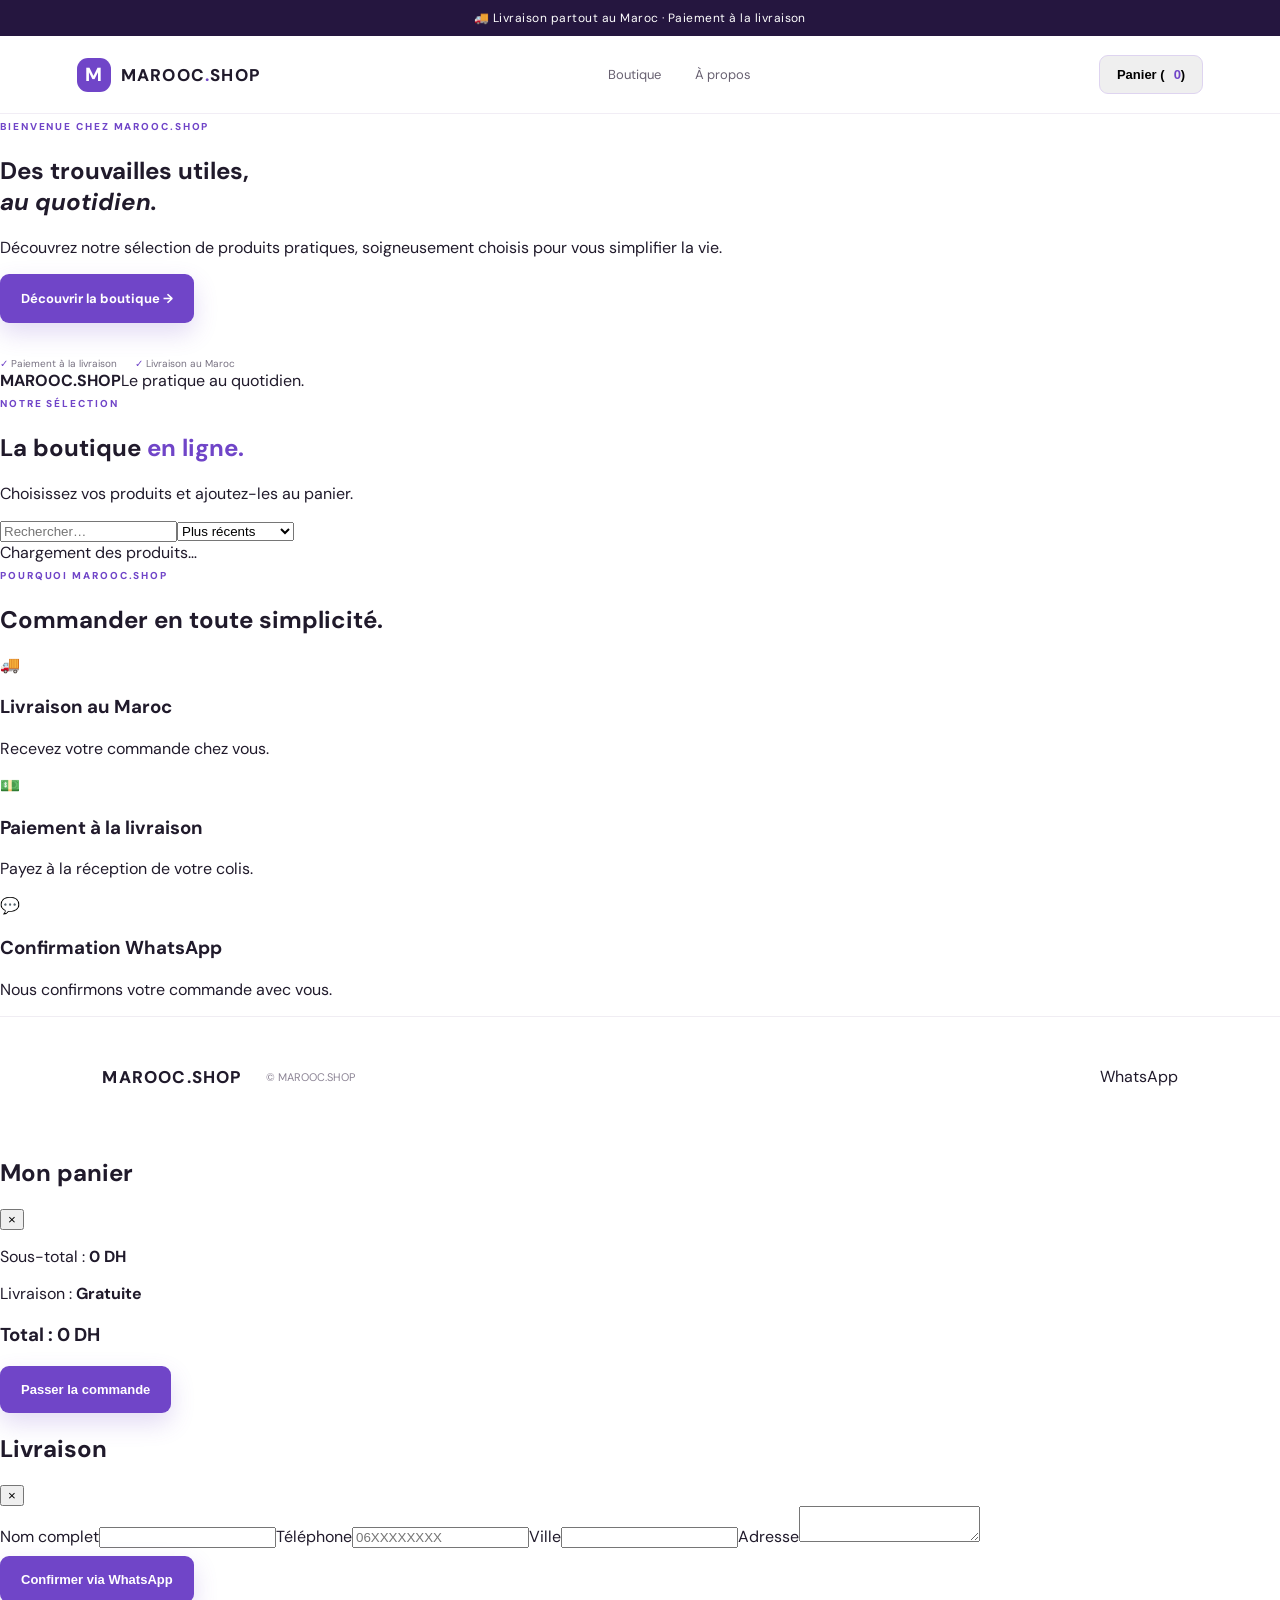
==== index.html @ c4ca9f6c "Transform landing page into multi-product online store" ====
<!doctype html><html lang="fr"><head><meta charset="UTF-8"><meta name="viewport" content="width=device-width,initial-scale=1"><title>MAROOC.SHOP — Boutique en ligne</title><link rel="preconnect" href="https://fonts.googleapis.com"><link href="https://fonts.googleapis.com/css2?family=DM+Sans:wght@400;500;600;700;800&display=swap" rel="stylesheet"><link rel="stylesheet" href="styles.css"></head><body><div class="announcement">🚚 Livraison partout au Maroc · Paiement à la livraison</div><header class="site-header"><a class="brand" href="#"><span class="brand-mark">M</span><span>MAROOC<span class="brand-dot">.</span>SHOP</span></a><nav><a href="#catalogue">Boutique</a><a href="#about">À propos</a></nav><button class="header-cta" id="cartOpen">Panier (<span id="cartCount">0</span>)</button></header><main><section class="shop-hero"><div class="hero-copy"><span class="eyebrow">BIENVENUE CHEZ MAROOC.SHOP</span><h1>Des trouvailles utiles,<br><em>au quotidien.</em></h1><p>Découvrez notre sélection de produits pratiques, soigneusement choisis pour vous simplifier la vie.</p><a class="btn btn-primary" href="#catalogue">Découvrir la boutique →</a><div class="trust-row"><span>✓ Paiement à la livraison</span><span>✓ Livraison au Maroc</span></div></div><div class="hero-art"><div class="hero-orb"></div><div class="hero-note"><b>MAROOC.SHOP</b><span>Le pratique au quotidien.</span></div></div></section><section id="catalogue" class="catalogue"><div class="catalogue-heading"><div><span class="section-kicker">NOTRE SÉLECTION</span><h2>La boutique <em>en ligne.</em></h2><p>Choisissez vos produits et ajoutez-les au panier.</p></div><div class="catalogue-tools"><input id="productSearch" placeholder="Rechercher…"><select id="sortProducts"><option value="newest">Plus récents</option><option value="price-asc">Prix croissant</option><option value="price-desc">Prix décroissant</option></select></div></div><div id="productGrid" class="product-grid">Chargement des produits…</div></section><section id="about" class="why-us"><span class="section-kicker">POURQUOI MAROOC.SHOP</span><h2>Commander en toute simplicité.</h2><div class="why-grid"><article><span>🚚</span><h3>Livraison au Maroc</h3><p>Recevez votre commande chez vous.</p></article><article><span>💵</span><h3>Paiement à la livraison</h3><p>Payez à la réception de votre colis.</p></article><article><span>💬</span><h3>Confirmation WhatsApp</h3><p>Nous confirmons votre commande avec vous.</p></article></div></section></main><footer><a class="brand" href="#">MAROOC.SHOP</a><p>© <span id="year"></span> MAROOC.SHOP</p><a id="contactWhatsApp" href="https://wa.me/212656219486">WhatsApp</a></footer><div id="cartDrawer" class="drawer-backdrop hidden"><aside class="cart-drawer"><div class="drawer-head"><h2>Mon panier</h2><button id="cartClose">×</button></div><div id="cartItems"></div><p>Sous-total : <b id="cartSubtotal">0 DH</b></p><p>Livraison : <b id="cartDelivery">Gratuite</b></p><h3>Total : <span id="cartTotal">0 DH</span></h3><button id="checkoutStart" class="btn btn-primary">Passer la commande</button></aside></div><div id="checkoutModal" class="modal-backdrop hidden"><section class="checkout-modal"><div class="drawer-head"><h2>Livraison</h2><button id="checkoutClose">×</button></div><form id="checkoutForm"><label>Nom complet<input name="name" required minlength="3"></label><label>Téléphone<input name="phone" required placeholder="06XXXXXXXX"></label><label>Ville<input name="city" required></label><label>Adresse<textarea name="address" required></textarea></label><p id="checkoutError" class="form-error"></p><button id="submitOrder" class="btn btn-primary">Confirmer via WhatsApp</button></form></section></div><script src="supabase-config.js"></script><script type="module" src="script.js"></script></body></html>
---- styles.css ----
:root{--purple:#7045c8;--deep:#43218e;--ink:#201a2b;--muted:#777181;--lav:#f2edff;--line:#e9e4f0;--white:#fff}*{box-sizing:border-box}html{scroll-behavior:smooth}body{margin:0;color:var(--ink);font-family:"DM Sans","Tajawal",sans-serif;background:#fff}a{color:inherit;text-decoration:none}.announcement{background:#25163f;color:#fff;text-align:center;padding:10px 16px;font-size:12px;letter-spacing:.04em}.site-header{height:78px;padding:0 max(6vw,24px);display:flex;align-items:center;justify-content:space-between;border-bottom:1px solid #f1edf5;background:#fff}.brand{display:flex;align-items:center;gap:10px;font-weight:800;letter-spacing:.07em;font-size:17px}.brand-mark{width:34px;height:34px;border-radius:11px;background:var(--purple);color:white;display:grid;place-items:center;font-size:19px}.brand-dot{color:var(--purple)}nav{display:flex;gap:34px;color:#686171;font-size:13px}nav a:hover,.text-link:hover{color:var(--purple)}.header-cta{border:1px solid #ded4f0;padding:11px 17px;border-radius:9px;font-size:13px;font-weight:700}.header-cta span{color:var(--purple);margin-left:9px}.hero{padding:72px max(8vw,24px) 82px;display:grid;grid-template-columns:1fr 1fr;gap:40px;align-items:center;min-height:620px;background:radial-gradient(ellipse at 80% 48%,#f2ebff 0,rgba(248,245,255,.4) 35%,#fff 68%)}.eyebrow,.section-kicker{font-size:10px;letter-spacing:.19em;font-weight:800;color:var(--purple)}.pulse{display:inline-block;width:7px;height:7px;border-radius:50%;background:#8b63df;margin-right:8px;box-shadow:0 0 0 4px #eee7ff}.hero h1{font-size:clamp(48px,6vw,76px);line-height:1.02;letter-spacing:-.06em;margin:23px 0 19px;font-weight:800}.hero h1 em,h2 em{font-style:normal;color:var(--purple)}.hero-lead{max-width:490px;color:var(--muted);font-size:16px;line-height:1.8}.hero-lead strong{color:#33264b}.price-line{display:flex;align-items:center;gap:13px;margin:26px 0}.price{font-size:34px;font-weight:800;letter-spacing:-.04em}.old-price{font-size:14px;color:#a7a1ad;text-decoration:line-through}.deal{font-size:9px;font-weight:800;color:#6941bd;background:#eee7ff;padding:7px 9px;border-radius:5px;letter-spacing:.08em}.hero-actions{display:flex;align-items:center;gap:22px}.btn{display:inline-flex;justify-content:center;align-items:center;gap:22px;padding:16px 21px;border-radius:9px;font-size:13px;font-weight:700;border:0;cursor:pointer;transition:.2s}.btn:hover{transform:translateY(-2px);filter:brightness(1.06)}.btn-primary{background:var(--purple);color:#fff;box-shadow:0 10px 24px #7045c833}.btn span{font-size:18px}.text-link{font-size:12px;font-weight:700}.trust-row{display:flex;flex-wrap:wrap;gap:18px;margin-top:34px;color:#777181;font-size:10px}.trust-row span:first-letter{color:var(--purple)}.product-stage{min-height:440px;position:relative;display:grid;place-items:center}.stage-glow{position:absolute;width:min(400px,85%);aspect-ratio:1;border-radius:50%;background:radial-gradient(circle,#e6d9ff 0,#f5f0ff 53%,transparent 70%)}.stage-tag{position:absolute;right:3%;top:7%;font-size:10px;line-height:1.5;letter-spacing:.16em;font-weight:800;color:#8b6acb;text-align:right}.machine{position:relative;width:235px;height:365px;z-index:1;filter:drop-shadow(0 24px 22px #49317b2a);display:flex;flex-direction:column;align-items:center}.machine-lid{width:190px;height:24px;border-radius:50% 50% 10px 10px;background:linear-gradient(90deg,#9a7be1,#d6c7f5 48%,#8d6ad4);border:3px solid #7954c8;z-index:2}.machine-glass{height:178px;width:174px;border:7px solid #b7a1e6;border-top:0;border-radius:0 0 42% 42%/0 0 17% 17%;background:linear-gradient(100deg,#ffffffaa,#d8eaff88 50%,#fff9);position:relative;overflow:hidden;box-shadow:inset 0 0 18px #7251b42b}.water-line{position:absolute;bottom:10px;height:42px;background:linear-gradient(#a8d8f766,#8dc8f777);width:100%;border-radius:50% 50% 0 0}.cloth{position:absolute;border-radius:45%;background:#f8f6ff;opacity:.9}.cloth-one{width:65px;height:28px;bottom:33px;left:22px;transform:rotate(25deg)}.cloth-two{width:54px;height:22px;bottom:54px;right:20px;transform:rotate(-28deg);background:#d6c8f1}.cloth-three{width:50px;height:23px;bottom:20px;right:48px;transform:rotate(9deg)}.machine-neck{width:185px;height:15px;background:linear-gradient(90deg,#8c69d3,#c7b5ee,#7952c3);border-radius:4px}.machine-base{width:225px;height:132px;background:linear-gradient(105deg,#633bb6,#9470df 47%,#5630a7);border-radius:17px 17px 27px 27px;position:relative;box-shadow:inset 0 5px 10px #ffffff2b}.display{position:absolute;top:20px;left:50%;transform:translateX(-50%);width:68px;height:30px;border-radius:5px;background:#302849;color:#b8f3e3;display:grid;place-items:center;font-family:monospace;font-size:19px;letter-spacing:4px;box-shadow:inset 0 0 7px #000}.controls{position:absolute;top:65px;left:0;right:0;display:flex;justify-content:center;gap:25px}.controls i{width:23px;height:23px;border-radius:50%;background:linear-gradient(135deg,#eee8ff,#a98de5);border:3px solid #55349f;box-shadow:0 2px 4px #32156c66}.brand-mini{position:absolute;bottom:14px;left:0;right:0;text-align:center;font-size:7px;letter-spacing:.2em;color:#e7dcff}.stage-caption{position:absolute;bottom:1%;left:50%;transform:translateX(-50%);font-size:10px;color:#827991;white-space:nowrap}.caption-dot{display:inline-block;width:6px;height:6px;background:#7c55cb;border-radius:50%;margin-right:7px}.benefits{padding:90px max(9vw,24px);text-align:center;background:#fbfaff}.benefits h2,.details h2,.order-intro h2{font-size:clamp(34px,4vw,48px);letter-spacing:-.05em;line-height:1.12;margin:15px 0 42px}.benefit-grid{display:grid;grid-template-columns:repeat(3,1fr);gap:18px;text-align:left}.benefit{background:#fff;border:1px solid #eee9f5;padding:28px;border-radius:14px}.benefit-icon{width:43px;height:43px;border-radius:12px;background:#f0eaff;color:var(--purple);display:grid;place-items:center;font-size:22px}.benefit h3{font-size:16px;margin:20px 0 8px}.benefit p{font-size:12px;line-height:1.8;color:var(--muted);margin:0}.details{padding:100px max(10vw,24px);display:grid;grid-template-columns:1fr 1fr;gap:9vw;align-items:center}.details-visual{min-height:360px;position:relative;display:grid;place-items:center;background:linear-gradient(140deg,#f1ebff,#faf8ff);border-radius:22px;overflow:hidden}.detail-orbit{position:absolute;border:1px solid #d8c9f5;border-radius:50%;width:310px;height:310px}.orbit-b{width:230px;height:230px;border-style:dashed}.detail-card{position:relative;width:190px;height:230px;border-radius:17px;background:linear-gradient(145deg,#7d56cf,#43218e);color:#fff;padding:25px;box-shadow:0 25px 45px #4d2b8c40;display:flex;flex-direction:column;justify-content:space-between}.detail-card span{font-size:9px;letter-spacing:.2em}.detail-card strong{font-size:30px;line-height:1;letter-spacing:-.04em}.detail-card small{font-size:9px;color:#e0d4ff}.details h2{margin:14px 0 18px}.details-copy>p{font-size:13px;line-height:1.9;color:var(--muted);max-width:460px}.details-copy ul{list-style:none;padding:0;margin:25px 0 28px;display:grid;gap:13px;font-size:12px}.details-copy li span{color:var(--purple);font-weight:800;margin-right:10px}.btn-dark{background:#25163f;color:#fff}.offer-strip{margin:0 max(6vw,20px) 90px;background:linear-gradient(105deg,#4a278f,#7950c8);border-radius:18px;padding:34px 5%;display:flex;align-items:center;justify-content:space-between;gap:20px;color:#fff}.offer-strip .section-kicker{color:#d9caff}.offer-strip h2{font-size:24px;margin:9px 0 0;letter-spacing:-.03em}.offer-price{display:flex;flex-direction:column;gap:5px}.offer-price strong{font-size:31px}.offer-price span{font-size:10px;color:#e0d6f6}.btn-light{background:#fff;color:#4b2a8e;white-space:nowrap}.order-section{padding:90px max(9vw,24px);background:#faf9fc;display:grid;grid-template-columns:.85fr 1.15fr;gap:8vw;align-items:start}.order-intro h2{margin:15px 0 20px}.order-intro>p{font-size:13px;line-height:1.9;color:var(--muted);max-width:390px}.order-perks{display:grid;gap:14px;margin-top:35px;font-size:11px;color:#6e6678}.order-form{background:#fff;padding:34px;border:1px solid #eee9f5;border-radius:16px;box-shadow:0 18px 45px #3c28600b}.form-heading{display:flex;justify-content:space-between;align-items:center;margin-bottom:25px}.form-heading h3{margin:8px 0 0;font-size:19px}.form-step{font-size:10px;color:#aaa1b5}.order-form label{display:grid;gap:8px;margin-bottom:17px;font-size:11px;font-weight:700;color:#51495d}.order-form input,.order-form textarea{width:100%;border:1px solid #e7e1ed;border-radius:8px;padding:13px 14px;font:400 12px "DM Sans",sans-serif;outline:none;resize:vertical;background:#fff}.order-form input:focus,.order-form textarea:focus{border-color:#9b7bdb;box-shadow:0 0 0 3px #f1ebff}.form-row{display:grid;grid-template-columns:1fr 1fr;gap:14px}.quantity-row{display:flex;align-items:center;justify-content:space-between;padding:17px 0;border-top:1px solid var(--line);border-bottom:1px solid var(--line)}.quantity-row>div:first-child{display:grid;gap:5px;font-size:12px}.quantity-row small{font-size:10px;color:#91899b}.quantity-control{display:flex;align-items:center;gap:13px}.quantity-control button{width:28px;height:28px;border:1px solid #e5ddef;background:#faf8ff;color:var(--purple);border-radius:7px;font-size:17px;cursor:pointer}.quantity-control output{font-size:13px;font-weight:800;min-width:12px;text-align:center}.total-row,.total-final{display:flex;justify-content:space-between;padding:11px 0;font-size:11px;color:#777181}.total-row strong{color:#31283e}.delivery-row strong{color:#38835d;font-size:10px}.total-final{border-top:1px solid var(--line);margin-top:5px;padding:17px 0;color:#292036;font-size:13px;font-weight:700}.total-final strong{font-size:23px;color:var(--purple)}.submit-btn{width:100%;margin-top:10px}.form-note{text-align:center;font-size:9px;line-height:1.6;color:#938b9d;margin:13px 0 0}.form-error{color:#bf2e45;font-size:11px;margin:8px 0 0}footer{padding:42px max(8vw,24px);display:flex;align-items:center;gap:25px;flex-wrap:wrap;border-top:1px solid #f0edf3}footer p{font-size:11px;color:#8c8495;margin-right:auto}footer>div{display:flex;gap:20px;font-size:11px;color:#6e6678}footer>small{width:100%;font-size:9px;color:#aaa2b0}.footer-brand{font-size:13px}.footer-brand .brand-mark{width:28px;height:28px;font-size:15px}.floating-wa{position:fixed;right:22px;bottom:22px;width:52px;height:52px;border-radius:50%;background:#20bd68;color:white;display:grid;place-items:center;font-size:25px;box-shadow:0 8px 24px #159e5144;z-index:5}@media(max-width:800px){.site-header{height:66px}nav{display:none}.hero{grid-template-columns:1fr;padding-top:55px;gap:10px}.hero-copy{text-align:center}.hero-lead{margin-left:auto;margin-right:auto}.price-line,.hero-actions,.trust-row{justify-content:center}.product-stage{min-height:390px}.benefits{padding-top:65px;padding-bottom:65px}.benefit-grid{grid-template-columns:1fr}.details{grid-template-columns:1fr;padding-top:65px;padding-bottom:65px;gap:40px}.details-visual{min-height:320px}.offer-strip{flex-wrap:wrap;margin-bottom:60px}.offer-strip>div:first-child{width:100%}.order-section{grid-template-columns:1fr;padding-top:65px;padding-bottom:65px;gap:35px}.order-intro h2 br{display:none}}@media(max-width:480px){.announcement{font-size:10px}.site-header{padding:0 18px}.brand{font-size:14px}.header-cta{padding:9px 11px;font-size:11px}.hero{padding:48px 20px 55px}.hero h1{font-size:49px}.hero-actions{flex-direction:column;gap:15px}.trust-row{gap:10px;font-size:9px}.product-stage{min-height:370px}.machine{transform:scale(.9)}.benefits h2,.details h2,.order-intro h2{font-size:36px}.details{padding-left:20px;padding-right:20px}.offer-strip{padding:28px 22px}.offer-strip h2{font-size:20px}.offer-price strong{font-size:27px}.order-section{padding-left:18px;padding-right:18px}.order-form{padding:22px 17px}.form-row{grid-template-columns:1fr;gap:0}footer{gap:14px}footer p{width:100%;margin:0}footer>div{width:100%;justify-content:space-between}.floating-wa{right:15px;bottom:15px}}
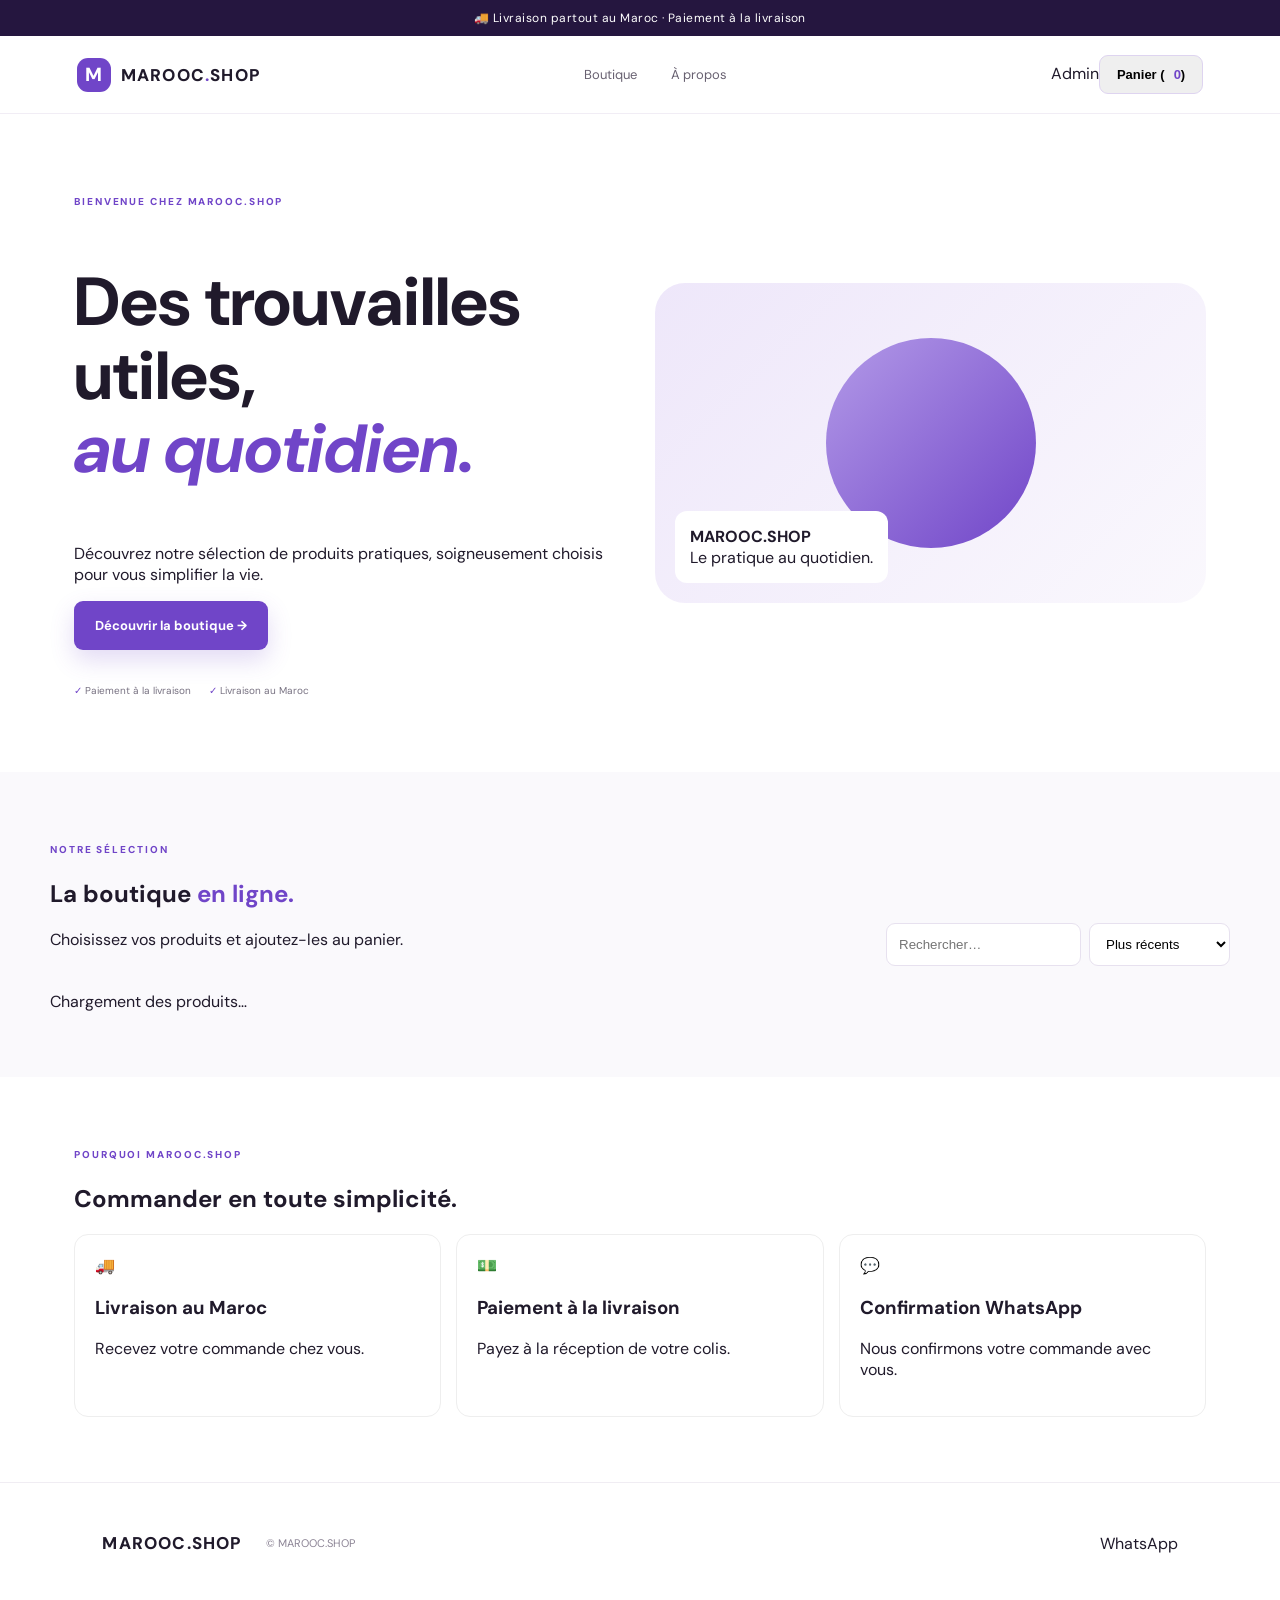
==== commit 92bee708: "Add discreet admin access in storefront header" ====
--- a/index.html
+++ b/index.html
@@ -1 +1 @@
-<!doctype html><html lang="fr"><head><meta charset="UTF-8"><meta name="viewport" content="width=device-width,initial-scale=1"><title>MAROOC.SHOP — Boutique en ligne</title><link rel="preconnect" href="https://fonts.googleapis.com"><link href="https://fonts.googleapis.com/css2?family=DM+Sans:wght@400;500;600;700;800&display=swap" rel="stylesheet"><link rel="stylesheet" href="styles.css"></head><body><div class="announcement">🚚 Livraison partout au Maroc · Paiement à la livraison</div><header class="site-header"><a class="brand" href="#"><span class="brand-mark">M</span><span>MAROOC<span class="brand-dot">.</span>SHOP</span></a><nav><a href="#catalogue">Boutique</a><a href="#about">À propos</a></nav><button class="header-cta" id="cartOpen">Panier (<span id="cartCount">0</span>)</button></header><main><section class="shop-hero"><div class="hero-copy"><span class="eyebrow">BIENVENUE CHEZ MAROOC.SHOP</span><h1>Des trouvailles utiles,<br><em>au quotidien.</em></h1><p>Découvrez notre sélection de produits pratiques, soigneusement choisis pour vous simplifier la vie.</p><a class="btn btn-primary" href="#catalogue">Découvrir la boutique →</a><div class="trust-row"><span>✓ Paiement à la livraison</span><span>✓ Livraison au Maroc</span></div></div><div class="hero-art"><div class="hero-orb"></div><div class="hero-note"><b>MAROOC.SHOP</b><span>Le pratique au quotidien.</span></div></div></section><section id="catalogue" class="catalogue"><div class="catalogue-heading"><div><span class="section-kicker">NOTRE SÉLECTION</span><h2>La boutique <em>en ligne.</em></h2><p>Choisissez vos produits et ajoutez-les au panier.</p></div><div class="catalogue-tools"><input id="productSearch" placeholder="Rechercher…"><select id="sortProducts"><option value="newest">Plus récents</option><option value="price-asc">Prix croissant</option><option value="price-desc">Prix décroissant</option></select></div></div><div id="productGrid" class="product-grid">Chargement des produits…</div></section><section id="about" class="why-us"><span class="section-kicker">POURQUOI MAROOC.SHOP</span><h2>Commander en toute simplicité.</h2><div class="why-grid"><article><span>🚚</span><h3>Livraison au Maroc</h3><p>Recevez votre commande chez vous.</p></article><article><span>💵</span><h3>Paiement à la livraison</h3><p>Payez à la réception de votre colis.</p></article><article><span>💬</span><h3>Confirmation WhatsApp</h3><p>Nous confirmons votre commande avec vous.</p></article></div></section></main><footer><a class="brand" href="#">MAROOC.SHOP</a><p>© <span id="year"></span> MAROOC.SHOP</p><a id="contactWhatsApp" href="https://wa.me/212656219486">WhatsApp</a></footer><div id="cartDrawer" class="drawer-backdrop hidden"><aside class="cart-drawer"><div class="drawer-head"><h2>Mon panier</h2><button id="cartClose">×</button></div><div id="cartItems"></div><p>Sous-total : <b id="cartSubtotal">0 DH</b></p><p>Livraison : <b id="cartDelivery">Gratuite</b></p><h3>Total : <span id="cartTotal">0 DH</span></h3><button id="checkoutStart" class="btn btn-primary">Passer la commande</button></aside></div><div id="checkoutModal" class="modal-backdrop hidden"><section class="checkout-modal"><div class="drawer-head"><h2>Livraison</h2><button id="checkoutClose">×</button></div><form id="checkoutForm"><label>Nom complet<input name="name" required minlength="3"></label><label>Téléphone<input name="phone" required placeholder="06XXXXXXXX"></label><label>Ville<input name="city" required></label><label>Adresse<textarea name="address" required></textarea></label><p id="checkoutError" class="form-error"></p><button id="submitOrder" class="btn btn-primary">Confirmer via WhatsApp</button></form></section></div><script src="supabase-config.js"></script><script type="module" src="script.js"></script></body></html>+<!doctype html><html lang="fr"><head><meta charset="UTF-8"><meta name="viewport" content="width=device-width,initial-scale=1"><title>MAROOC.SHOP — Boutique en ligne</title><link rel="preconnect" href="https://fonts.googleapis.com"><link href="https://fonts.googleapis.com/css2?family=DM+Sans:wght@400;500;600;700;800&display=swap" rel="stylesheet"><link rel="stylesheet" href="styles.css"></head><body><div class="announcement">🚚 Livraison partout au Maroc · Paiement à la livraison</div><header class="site-header"><a class="brand" href="#"><span class="brand-mark">M</span><span>MAROOC<span class="brand-dot">.</span>SHOP</span></a><nav><a href="#catalogue">Boutique</a><a href="#about">À propos</a></nav><div class="header-actions"><a class="admin-entry" href="/admin/" aria-label="Espace administrateur">Admin</a><button class="header-cta" id="cartOpen">Panier (<span id="cartCount">0</span>)</button></div></header><main><section class="shop-hero"><div class="hero-copy"><span class="eyebrow">BIENVENUE CHEZ MAROOC.SHOP</span><h1>Des trouvailles utiles,<br><em>au quotidien.</em></h1><p>Découvrez notre sélection de produits pratiques, soigneusement choisis pour vous simplifier la vie.</p><a class="btn btn-primary" href="#catalogue">Découvrir la boutique →</a><div class="trust-row"><span>✓ Paiement à la livraison</span><span>✓ Livraison au Maroc</span></div></div><div class="hero-art"><div class="hero-orb"></div><div class="hero-note"><b>MAROOC.SHOP</b><span>Le pratique au quotidien.</span></div></div></section><section id="catalogue" class="catalogue"><div class="catalogue-heading"><div><span class="section-kicker">NOTRE SÉLECTION</span><h2>La boutique <em>en ligne.</em></h2><p>Choisissez vos produits et ajoutez-les au panier.</p></div><div class="catalogue-tools"><input id="productSearch" placeholder="Rechercher…"><select id="sortProducts"><option value="newest">Plus récents</option><option value="price-asc">Prix croissant</option><option value="price-desc">Prix décroissant</option></select></div></div><div id="productGrid" class="product-grid">Chargement des produits…</div></section><section id="about" class="why-us"><span class="section-kicker">POURQUOI MAROOC.SHOP</span><h2>Commander en toute simplicité.</h2><div class="why-grid"><article><span>🚚</span><h3>Livraison au Maroc</h3><p>Recevez votre commande chez vous.</p></article><article><span>💵</span><h3>Paiement à la livraison</h3><p>Payez à la réception de votre colis.</p></article><article><span>💬</span><h3>Confirmation WhatsApp</h3><p>Nous confirmons votre commande avec vous.</p></article></div></section></main><footer><a class="brand" href="#">MAROOC.SHOP</a><p>© <span id="year"></span> MAROOC.SHOP</p><a id="contactWhatsApp" href="https://wa.me/212656219486">WhatsApp</a></footer><div id="cartDrawer" class="drawer-backdrop hidden"><aside class="cart-drawer"><div class="drawer-head"><h2>Mon panier</h2><button id="cartClose">×</button></div><div id="cartItems"></div><p>Sous-total : <b id="cartSubtotal">0 DH</b></p><p>Livraison : <b id="cartDelivery">Gratuite</b></p><h3>Total : <span id="cartTotal">0 DH</span></h3><button id="checkoutStart" class="btn btn-primary">Passer la commande</button></aside></div><div id="checkoutModal" class="modal-backdrop hidden"><section class="checkout-modal"><div class="drawer-head"><h2>Livraison</h2><button id="checkoutClose">×</button></div><form id="checkoutForm"><label>Nom complet<input name="name" required minlength="3"></label><label>Téléphone<input name="phone" required placeholder="06XXXXXXXX"></label><label>Ville<input name="city" required></label><label>Adresse<textarea name="address" required></textarea></label><p id="checkoutError" class="form-error"></p><button id="submitOrder" class="btn btn-primary">Confirmer via WhatsApp</button></form></section></div><script src="supabase-config.js"></script><script type="module" src="script.js"></script></body></html>
--- a/styles.css
+++ b/styles.css
@@ -1 +1,2 @@
-:root{--purple:#7045c8;--deep:#43218e;--ink:#201a2b;--muted:#777181;--lav:#f2edff;--line:#e9e4f0;--white:#fff}*{box-sizing:border-box}html{scroll-behavior:smooth}body{margin:0;color:var(--ink);font-family:"DM Sans","Tajawal",sans-serif;background:#fff}a{color:inherit;text-decoration:none}.announcement{background:#25163f;color:#fff;text-align:center;padding:10px 16px;font-size:12px;letter-spacing:.04em}.site-header{height:78px;padding:0 max(6vw,24px);display:flex;align-items:center;justify-content:space-between;border-bottom:1px solid #f1edf5;background:#fff}.brand{display:flex;align-items:center;gap:10px;font-weight:800;letter-spacing:.07em;font-size:17px}.brand-mark{width:34px;height:34px;border-radius:11px;background:var(--purple);color:white;display:grid;place-items:center;font-size:19px}.brand-dot{color:var(--purple)}nav{display:flex;gap:34px;color:#686171;font-size:13px}nav a:hover,.text-link:hover{color:var(--purple)}.header-cta{border:1px solid #ded4f0;padding:11px 17px;border-radius:9px;font-size:13px;font-weight:700}.header-cta span{color:var(--purple);margin-left:9px}.hero{padding:72px max(8vw,24px) 82px;display:grid;grid-template-columns:1fr 1fr;gap:40px;align-items:center;min-height:620px;background:radial-gradient(ellipse at 80% 48%,#f2ebff 0,rgba(248,245,255,.4) 35%,#fff 68%)}.eyebrow,.section-kicker{font-size:10px;letter-spacing:.19em;font-weight:800;color:var(--purple)}.pulse{display:inline-block;width:7px;height:7px;border-radius:50%;background:#8b63df;margin-right:8px;box-shadow:0 0 0 4px #eee7ff}.hero h1{font-size:clamp(48px,6vw,76px);line-height:1.02;letter-spacing:-.06em;margin:23px 0 19px;font-weight:800}.hero h1 em,h2 em{font-style:normal;color:var(--purple)}.hero-lead{max-width:490px;color:var(--muted);font-size:16px;line-height:1.8}.hero-lead strong{color:#33264b}.price-line{display:flex;align-items:center;gap:13px;margin:26px 0}.price{font-size:34px;font-weight:800;letter-spacing:-.04em}.old-price{font-size:14px;color:#a7a1ad;text-decoration:line-through}.deal{font-size:9px;font-weight:800;color:#6941bd;background:#eee7ff;padding:7px 9px;border-radius:5px;letter-spacing:.08em}.hero-actions{display:flex;align-items:center;gap:22px}.btn{display:inline-flex;justify-content:center;align-items:center;gap:22px;padding:16px 21px;border-radius:9px;font-size:13px;font-weight:700;border:0;cursor:pointer;transition:.2s}.btn:hover{transform:translateY(-2px);filter:brightness(1.06)}.btn-primary{background:var(--purple);color:#fff;box-shadow:0 10px 24px #7045c833}.btn span{font-size:18px}.text-link{font-size:12px;font-weight:700}.trust-row{display:flex;flex-wrap:wrap;gap:18px;margin-top:34px;color:#777181;font-size:10px}.trust-row span:first-letter{color:var(--purple)}.product-stage{min-height:440px;position:relative;display:grid;place-items:center}.stage-glow{position:absolute;width:min(400px,85%);aspect-ratio:1;border-radius:50%;background:radial-gradient(circle,#e6d9ff 0,#f5f0ff 53%,transparent 70%)}.stage-tag{position:absolute;right:3%;top:7%;font-size:10px;line-height:1.5;letter-spacing:.16em;font-weight:800;color:#8b6acb;text-align:right}.machine{position:relative;width:235px;height:365px;z-index:1;filter:drop-shadow(0 24px 22px #49317b2a);display:flex;flex-direction:column;align-items:center}.machine-lid{width:190px;height:24px;border-radius:50% 50% 10px 10px;background:linear-gradient(90deg,#9a7be1,#d6c7f5 48%,#8d6ad4);border:3px solid #7954c8;z-index:2}.machine-glass{height:178px;width:174px;border:7px solid #b7a1e6;border-top:0;border-radius:0 0 42% 42%/0 0 17% 17%;background:linear-gradient(100deg,#ffffffaa,#d8eaff88 50%,#fff9);position:relative;overflow:hidden;box-shadow:inset 0 0 18px #7251b42b}.water-line{position:absolute;bottom:10px;height:42px;background:linear-gradient(#a8d8f766,#8dc8f777);width:100%;border-radius:50% 50% 0 0}.cloth{position:absolute;border-radius:45%;background:#f8f6ff;opacity:.9}.cloth-one{width:65px;height:28px;bottom:33px;left:22px;transform:rotate(25deg)}.cloth-two{width:54px;height:22px;bottom:54px;right:20px;transform:rotate(-28deg);background:#d6c8f1}.cloth-three{width:50px;height:23px;bottom:20px;right:48px;transform:rotate(9deg)}.machine-neck{width:185px;height:15px;background:linear-gradient(90deg,#8c69d3,#c7b5ee,#7952c3);border-radius:4px}.machine-base{width:225px;height:132px;background:linear-gradient(105deg,#633bb6,#9470df 47%,#5630a7);border-radius:17px 17px 27px 27px;position:relative;box-shadow:inset 0 5px 10px #ffffff2b}.display{position:absolute;top:20px;left:50%;transform:translateX(-50%);width:68px;height:30px;border-radius:5px;background:#302849;color:#b8f3e3;display:grid;place-items:center;font-family:monospace;font-size:19px;letter-spacing:4px;box-shadow:inset 0 0 7px #000}.controls{position:absolute;top:65px;left:0;right:0;display:flex;justify-content:center;gap:25px}.controls i{width:23px;height:23px;border-radius:50%;background:linear-gradient(135deg,#eee8ff,#a98de5);border:3px solid #55349f;box-shadow:0 2px 4px #32156c66}.brand-mini{position:absolute;bottom:14px;left:0;right:0;text-align:center;font-size:7px;letter-spacing:.2em;color:#e7dcff}.stage-caption{position:absolute;bottom:1%;left:50%;transform:translateX(-50%);font-size:10px;color:#827991;white-space:nowrap}.caption-dot{display:inline-block;width:6px;height:6px;background:#7c55cb;border-radius:50%;margin-right:7px}.benefits{padding:90px max(9vw,24px);text-align:center;background:#fbfaff}.benefits h2,.details h2,.order-intro h2{font-size:clamp(34px,4vw,48px);letter-spacing:-.05em;line-height:1.12;margin:15px 0 42px}.benefit-grid{display:grid;grid-template-columns:repeat(3,1fr);gap:18px;text-align:left}.benefit{background:#fff;border:1px solid #eee9f5;padding:28px;border-radius:14px}.benefit-icon{width:43px;height:43px;border-radius:12px;background:#f0eaff;color:var(--purple);display:grid;place-items:center;font-size:22px}.benefit h3{font-size:16px;margin:20px 0 8px}.benefit p{font-size:12px;line-height:1.8;color:var(--muted);margin:0}.details{padding:100px max(10vw,24px);display:grid;grid-template-columns:1fr 1fr;gap:9vw;align-items:center}.details-visual{min-height:360px;position:relative;display:grid;place-items:center;background:linear-gradient(140deg,#f1ebff,#faf8ff);border-radius:22px;overflow:hidden}.detail-orbit{position:absolute;border:1px solid #d8c9f5;border-radius:50%;width:310px;height:310px}.orbit-b{width:230px;height:230px;border-style:dashed}.detail-card{position:relative;width:190px;height:230px;border-radius:17px;background:linear-gradient(145deg,#7d56cf,#43218e);color:#fff;padding:25px;box-shadow:0 25px 45px #4d2b8c40;display:flex;flex-direction:column;justify-content:space-between}.detail-card span{font-size:9px;letter-spacing:.2em}.detail-card strong{font-size:30px;line-height:1;letter-spacing:-.04em}.detail-card small{font-size:9px;color:#e0d4ff}.details h2{margin:14px 0 18px}.details-copy>p{font-size:13px;line-height:1.9;color:var(--muted);max-width:460px}.details-copy ul{list-style:none;padding:0;margin:25px 0 28px;display:grid;gap:13px;font-size:12px}.details-copy li span{color:var(--purple);font-weight:800;margin-right:10px}.btn-dark{background:#25163f;color:#fff}.offer-strip{margin:0 max(6vw,20px) 90px;background:linear-gradient(105deg,#4a278f,#7950c8);border-radius:18px;padding:34px 5%;display:flex;align-items:center;justify-content:space-between;gap:20px;color:#fff}.offer-strip .section-kicker{color:#d9caff}.offer-strip h2{font-size:24px;margin:9px 0 0;letter-spacing:-.03em}.offer-price{display:flex;flex-direction:column;gap:5px}.offer-price strong{font-size:31px}.offer-price span{font-size:10px;color:#e0d6f6}.btn-light{background:#fff;color:#4b2a8e;white-space:nowrap}.order-section{padding:90px max(9vw,24px);background:#faf9fc;display:grid;grid-template-columns:.85fr 1.15fr;gap:8vw;align-items:start}.order-intro h2{margin:15px 0 20px}.order-intro>p{font-size:13px;line-height:1.9;color:var(--muted);max-width:390px}.order-perks{display:grid;gap:14px;margin-top:35px;font-size:11px;color:#6e6678}.order-form{background:#fff;padding:34px;border:1px solid #eee9f5;border-radius:16px;box-shadow:0 18px 45px #3c28600b}.form-heading{display:flex;justify-content:space-between;align-items:center;margin-bottom:25px}.form-heading h3{margin:8px 0 0;font-size:19px}.form-step{font-size:10px;color:#aaa1b5}.order-form label{display:grid;gap:8px;margin-bottom:17px;font-size:11px;font-weight:700;color:#51495d}.order-form input,.order-form textarea{width:100%;border:1px solid #e7e1ed;border-radius:8px;padding:13px 14px;font:400 12px "DM Sans",sans-serif;outline:none;resize:vertical;background:#fff}.order-form input:focus,.order-form textarea:focus{border-color:#9b7bdb;box-shadow:0 0 0 3px #f1ebff}.form-row{display:grid;grid-template-columns:1fr 1fr;gap:14px}.quantity-row{display:flex;align-items:center;justify-content:space-between;padding:17px 0;border-top:1px solid var(--line);border-bottom:1px solid var(--line)}.quantity-row>div:first-child{display:grid;gap:5px;font-size:12px}.quantity-row small{font-size:10px;color:#91899b}.quantity-control{display:flex;align-items:center;gap:13px}.quantity-control button{width:28px;height:28px;border:1px solid #e5ddef;background:#faf8ff;color:var(--purple);border-radius:7px;font-size:17px;cursor:pointer}.quantity-control output{font-size:13px;font-weight:800;min-width:12px;text-align:center}.total-row,.total-final{display:flex;justify-content:space-between;padding:11px 0;font-size:11px;color:#777181}.total-row strong{color:#31283e}.delivery-row strong{color:#38835d;font-size:10px}.total-final{border-top:1px solid var(--line);margin-top:5px;padding:17px 0;color:#292036;font-size:13px;font-weight:700}.total-final strong{font-size:23px;color:var(--purple)}.submit-btn{width:100%;margin-top:10px}.form-note{text-align:center;font-size:9px;line-height:1.6;color:#938b9d;margin:13px 0 0}.form-error{color:#bf2e45;font-size:11px;margin:8px 0 0}footer{padding:42px max(8vw,24px);display:flex;align-items:center;gap:25px;flex-wrap:wrap;border-top:1px solid #f0edf3}footer p{font-size:11px;color:#8c8495;margin-right:auto}footer>div{display:flex;gap:20px;font-size:11px;color:#6e6678}footer>small{width:100%;font-size:9px;color:#aaa2b0}.footer-brand{font-size:13px}.footer-brand .brand-mark{width:28px;height:28px;font-size:15px}.floating-wa{position:fixed;right:22px;bottom:22px;width:52px;height:52px;border-radius:50%;background:#20bd68;color:white;display:grid;place-items:center;font-size:25px;box-shadow:0 8px 24px #159e5144;z-index:5}@media(max-width:800px){.site-header{height:66px}nav{display:none}.hero{grid-template-columns:1fr;padding-top:55px;gap:10px}.hero-copy{text-align:center}.hero-lead{margin-left:auto;margin-right:auto}.price-line,.hero-actions,.trust-row{justify-content:center}.product-stage{min-height:390px}.benefits{padding-top:65px;padding-bottom:65px}.benefit-grid{grid-template-columns:1fr}.details{grid-template-columns:1fr;padding-top:65px;padding-bottom:65px;gap:40px}.details-visual{min-height:320px}.offer-strip{flex-wrap:wrap;margin-bottom:60px}.offer-strip>div:first-child{width:100%}.order-section{grid-template-columns:1fr;padding-top:65px;padding-bottom:65px;gap:35px}.order-intro h2 br{display:none}}@media(max-width:480px){.announcement{font-size:10px}.site-header{padding:0 18px}.brand{font-size:14px}.header-cta{padding:9px 11px;font-size:11px}.hero{padding:48px 20px 55px}.hero h1{font-size:49px}.hero-actions{flex-direction:column;gap:15px}.trust-row{gap:10px;font-size:9px}.product-stage{min-height:370px}.machine{transform:scale(.9)}.benefits h2,.details h2,.order-intro h2{font-size:36px}.details{padding-left:20px;padding-right:20px}.offer-strip{padding:28px 22px}.offer-strip h2{font-size:20px}.offer-price strong{font-size:27px}.order-section{padding-left:18px;padding-right:18px}.order-form{padding:22px 17px}.form-row{grid-template-columns:1fr;gap:0}footer{gap:14px}footer p{width:100%;margin:0}footer>div{width:100%;justify-content:space-between}.floating-wa{right:15px;bottom:15px}}+:root{--purple:#7045c8;--deep:#43218e;--ink:#201a2b;--muted:#777181;--lav:#f2edff;--line:#e9e4f0;--white:#fff}*{box-sizing:border-box}html{scroll-behavior:smooth}body{margin:0;color:var(--ink);font-family:"DM Sans","Tajawal",sans-serif;background:#fff}a{color:inherit;text-decoration:none}.announcement{background:#25163f;color:#fff;text-align:center;padding:10px 16px;font-size:12px;letter-spacing:.04em}.site-header{height:78px;padding:0 max(6vw,24px);display:flex;align-items:center;justify-content:space-between;border-bottom:1px solid #f1edf5;background:#fff}.brand{display:flex;align-items:center;gap:10px;font-weight:800;letter-spacing:.07em;font-size:17px}.brand-mark{width:34px;height:34px;border-radius:11px;background:var(--purple);color:white;display:grid;place-items:center;font-size:19px}.brand-dot{color:var(--purple)}nav{display:flex;gap:34px;color:#686171;font-size:13px}nav a:hover,.text-link:hover{color:var(--purple)}.header-cta{border:1px solid #ded4f0;padding:11px 17px;border-radius:9px;font-size:13px;font-weight:700}.header-cta span{color:var(--purple);margin-left:9px}.hero{padding:72px max(8vw,24px) 82px;display:grid;grid-template-columns:1fr 1fr;gap:40px;align-items:center;min-height:620px;background:radial-gradient(ellipse at 80% 48%,#f2ebff 0,rgba(248,245,255,.4) 35%,#fff 68%)}.eyebrow,.section-kicker{font-size:10px;letter-spacing:.19em;font-weight:800;color:var(--purple)}.pulse{display:inline-block;width:7px;height:7px;border-radius:50%;background:#8b63df;margin-right:8px;box-shadow:0 0 0 4px #eee7ff}.hero h1{font-size:clamp(48px,6vw,76px);line-height:1.02;letter-spacing:-.06em;margin:23px 0 19px;font-weight:800}.hero h1 em,h2 em{font-style:normal;color:var(--purple)}.hero-lead{max-width:490px;color:var(--muted);font-size:16px;line-height:1.8}.hero-lead strong{color:#33264b}.price-line{display:flex;align-items:center;gap:13px;margin:26px 0}.price{font-size:34px;font-weight:800;letter-spacing:-.04em}.old-price{font-size:14px;color:#a7a1ad;text-decoration:line-through}.deal{font-size:9px;font-weight:800;color:#6941bd;background:#eee7ff;padding:7px 9px;border-radius:5px;letter-spacing:.08em}.hero-actions{display:flex;align-items:center;gap:22px}.btn{display:inline-flex;justify-content:center;align-items:center;gap:22px;padding:16px 21px;border-radius:9px;font-size:13px;font-weight:700;border:0;cursor:pointer;transition:.2s}.btn:hover{transform:translateY(-2px);filter:brightness(1.06)}.btn-primary{background:var(--purple);color:#fff;box-shadow:0 10px 24px #7045c833}.btn span{font-size:18px}.text-link{font-size:12px;font-weight:700}.trust-row{display:flex;flex-wrap:wrap;gap:18px;margin-top:34px;color:#777181;font-size:10px}.trust-row span:first-letter{color:var(--purple)}.product-stage{min-height:440px;position:relative;display:grid;place-items:center}.stage-glow{position:absolute;width:min(400px,85%);aspect-ratio:1;border-radius:50%;background:radial-gradient(circle,#e6d9ff 0,#f5f0ff 53%,transparent 70%)}.stage-tag{position:absolute;right:3%;top:7%;font-size:10px;line-height:1.5;letter-spacing:.16em;font-weight:800;color:#8b6acb;text-align:right}.machine{position:relative;width:235px;height:365px;z-index:1;filter:drop-shadow(0 24px 22px #49317b2a);display:flex;flex-direction:column;align-items:center}.machine-lid{width:190px;height:24px;border-radius:50% 50% 10px 10px;background:linear-gradient(90deg,#9a7be1,#d6c7f5 48%,#8d6ad4);border:3px solid #7954c8;z-index:2}.machine-glass{height:178px;width:174px;border:7px solid #b7a1e6;border-top:0;border-radius:0 0 42% 42%/0 0 17% 17%;background:linear-gradient(100deg,#ffffffaa,#d8eaff88 50%,#fff9);position:relative;overflow:hidden;box-shadow:inset 0 0 18px #7251b42b}.water-line{position:absolute;bottom:10px;height:42px;background:linear-gradient(#a8d8f766,#8dc8f777);width:100%;border-radius:50% 50% 0 0}.cloth{position:absolute;border-radius:45%;background:#f8f6ff;opacity:.9}.cloth-one{width:65px;height:28px;bottom:33px;left:22px;transform:rotate(25deg)}.cloth-two{width:54px;height:22px;bottom:54px;right:20px;transform:rotate(-28deg);background:#d6c8f1}.cloth-three{width:50px;height:23px;bottom:20px;right:48px;transform:rotate(9deg)}.machine-neck{width:185px;height:15px;background:linear-gradient(90deg,#8c69d3,#c7b5ee,#7952c3);border-radius:4px}.machine-base{width:225px;height:132px;background:linear-gradient(105deg,#633bb6,#9470df 47%,#5630a7);border-radius:17px 17px 27px 27px;position:relative;box-shadow:inset 0 5px 10px #ffffff2b}.display{position:absolute;top:20px;left:50%;transform:translateX(-50%);width:68px;height:30px;border-radius:5px;background:#302849;color:#b8f3e3;display:grid;place-items:center;font-family:monospace;font-size:19px;letter-spacing:4px;box-shadow:inset 0 0 7px #000}.controls{position:absolute;top:65px;left:0;right:0;display:flex;justify-content:center;gap:25px}.controls i{width:23px;height:23px;border-radius:50%;background:linear-gradient(135deg,#eee8ff,#a98de5);border:3px solid #55349f;box-shadow:0 2px 4px #32156c66}.brand-mini{position:absolute;bottom:14px;left:0;right:0;text-align:center;font-size:7px;letter-spacing:.2em;color:#e7dcff}.stage-caption{position:absolute;bottom:1%;left:50%;transform:translateX(-50%);font-size:10px;color:#827991;white-space:nowrap}.caption-dot{display:inline-block;width:6px;height:6px;background:#7c55cb;border-radius:50%;margin-right:7px}.benefits{padding:90px max(9vw,24px);text-align:center;background:#fbfaff}.benefits h2,.details h2,.order-intro h2{font-size:clamp(34px,4vw,48px);letter-spacing:-.05em;line-height:1.12;margin:15px 0 42px}.benefit-grid{display:grid;grid-template-columns:repeat(3,1fr);gap:18px;text-align:left}.benefit{background:#fff;border:1px solid #eee9f5;padding:28px;border-radius:14px}.benefit-icon{width:43px;height:43px;border-radius:12px;background:#f0eaff;color:var(--purple);display:grid;place-items:center;font-size:22px}.benefit h3{font-size:16px;margin:20px 0 8px}.benefit p{font-size:12px;line-height:1.8;color:var(--muted);margin:0}.details{padding:100px max(10vw,24px);display:grid;grid-template-columns:1fr 1fr;gap:9vw;align-items:center}.details-visual{min-height:360px;position:relative;display:grid;place-items:center;background:linear-gradient(140deg,#f1ebff,#faf8ff);border-radius:22px;overflow:hidden}.detail-orbit{position:absolute;border:1px solid #d8c9f5;border-radius:50%;width:310px;height:310px}.orbit-b{width:230px;height:230px;border-style:dashed}.detail-card{position:relative;width:190px;height:230px;border-radius:17px;background:linear-gradient(145deg,#7d56cf,#43218e);color:#fff;padding:25px;box-shadow:0 25px 45px #4d2b8c40;display:flex;flex-direction:column;justify-content:space-between}.detail-card span{font-size:9px;letter-spacing:.2em}.detail-card strong{font-size:30px;line-height:1;letter-spacing:-.04em}.detail-card small{font-size:9px;color:#e0d4ff}.details h2{margin:14px 0 18px}.details-copy>p{font-size:13px;line-height:1.9;color:var(--muted);max-width:460px}.details-copy ul{list-style:none;padding:0;margin:25px 0 28px;display:grid;gap:13px;font-size:12px}.details-copy li span{color:var(--purple);font-weight:800;margin-right:10px}.btn-dark{background:#25163f;color:#fff}.offer-strip{margin:0 max(6vw,20px) 90px;background:linear-gradient(105deg,#4a278f,#7950c8);border-radius:18px;padding:34px 5%;display:flex;align-items:center;justify-content:space-between;gap:20px;color:#fff}.offer-strip .section-kicker{color:#d9caff}.offer-strip h2{font-size:24px;margin:9px 0 0;letter-spacing:-.03em}.offer-price{display:flex;flex-direction:column;gap:5px}.offer-price strong{font-size:31px}.offer-price span{font-size:10px;color:#e0d6f6}.btn-light{background:#fff;color:#4b2a8e;white-space:nowrap}.order-section{padding:90px max(9vw,24px);background:#faf9fc;display:grid;grid-template-columns:.85fr 1.15fr;gap:8vw;align-items:start}.order-intro h2{margin:15px 0 20px}.order-intro>p{font-size:13px;line-height:1.9;color:var(--muted);max-width:390px}.order-perks{display:grid;gap:14px;margin-top:35px;font-size:11px;color:#6e6678}.order-form{background:#fff;padding:34px;border:1px solid #eee9f5;border-radius:16px;box-shadow:0 18px 45px #3c28600b}.form-heading{display:flex;justify-content:space-between;align-items:center;margin-bottom:25px}.form-heading h3{margin:8px 0 0;font-size:19px}.form-step{font-size:10px;color:#aaa1b5}.order-form label{display:grid;gap:8px;margin-bottom:17px;font-size:11px;font-weight:700;color:#51495d}.order-form input,.order-form textarea{width:100%;border:1px solid #e7e1ed;border-radius:8px;padding:13px 14px;font:400 12px "DM Sans",sans-serif;outline:none;resize:vertical;background:#fff}.order-form input:focus,.order-form textarea:focus{border-color:#9b7bdb;box-shadow:0 0 0 3px #f1ebff}.form-row{display:grid;grid-template-columns:1fr 1fr;gap:14px}.quantity-row{display:flex;align-items:center;justify-content:space-between;padding:17px 0;border-top:1px solid var(--line);border-bottom:1px solid var(--line)}.quantity-row>div:first-child{display:grid;gap:5px;font-size:12px}.quantity-row small{font-size:10px;color:#91899b}.quantity-control{display:flex;align-items:center;gap:13px}.quantity-control button{width:28px;height:28px;border:1px solid #e5ddef;background:#faf8ff;color:var(--purple);border-radius:7px;font-size:17px;cursor:pointer}.quantity-control output{font-size:13px;font-weight:800;min-width:12px;text-align:center}.total-row,.total-final{display:flex;justify-content:space-between;padding:11px 0;font-size:11px;color:#777181}.total-row strong{color:#31283e}.delivery-row strong{color:#38835d;font-size:10px}.total-final{border-top:1px solid var(--line);margin-top:5px;padding:17px 0;color:#292036;font-size:13px;font-weight:700}.total-final strong{font-size:23px;color:var(--purple)}.submit-btn{width:100%;margin-top:10px}.form-note{text-align:center;font-size:9px;line-height:1.6;color:#938b9d;margin:13px 0 0}.form-error{color:#bf2e45;font-size:11px;margin:8px 0 0}footer{padding:42px max(8vw,24px);display:flex;align-items:center;gap:25px;flex-wrap:wrap;border-top:1px solid #f0edf3}footer p{font-size:11px;color:#8c8495;margin-right:auto}footer>div{display:flex;gap:20px;font-size:11px;color:#6e6678}footer>small{width:100%;font-size:9px;color:#aaa2b0}.footer-brand{font-size:13px}.footer-brand .brand-mark{width:28px;height:28px;font-size:15px}.floating-wa{position:fixed;right:22px;bottom:22px;width:52px;height:52px;border-radius:50%;background:#20bd68;color:white;display:grid;place-items:center;font-size:25px;box-shadow:0 8px 24px #159e5144;z-index:5}@media(max-width:800px){.site-header{height:66px}nav{display:none}.hero{grid-template-columns:1fr;padding-top:55px;gap:10px}.hero-copy{text-align:center}.hero-lead{margin-left:auto;margin-right:auto}.price-line,.hero-actions,.trust-row{justify-content:center}.product-stage{min-height:390px}.benefits{padding-top:65px;padding-bottom:65px}.benefit-grid{grid-template-columns:1fr}.details{grid-template-columns:1fr;padding-top:65px;padding-bottom:65px;gap:40px}.details-visual{min-height:320px}.offer-strip{flex-wrap:wrap;margin-bottom:60px}.offer-strip>div:first-child{width:100%}.order-section{grid-template-columns:1fr;padding-top:65px;padding-bottom:65px;gap:35px}.order-intro h2 br{display:none}}@media(max-width:480px){.announcement{font-size:10px}.site-header{padding:0 18px}.brand{font-size:14px}.header-cta{padding:9px 11px;font-size:11px}.hero{padding:48px 20px 55px}.hero h1{font-size:49px}.hero-actions{flex-direction:column;gap:15px}.trust-row{gap:10px;font-size:9px}.product-stage{min-height:370px}.machine{transform:scale(.9)}.benefits h2,.details h2,.order-intro h2{font-size:36px}.details{padding-left:20px;padding-right:20px}.offer-strip{padding:28px 22px}.offer-strip h2{font-size:20px}.offer-price strong{font-size:27px}.order-section{padding-left:18px;padding-right:18px}.order-form{padding:22px 17px}.form-row{grid-template-columns:1fr;gap:0}footer{gap:14px}footer p{width:100%;margin:0}footer>div{width:100%;justify-content:space-between}.floating-wa{right:15px;bottom:15px}}
+.shop-hero{max-width:1180px;margin:auto;padding:75px 24px;display:grid;grid-template-columns:1fr 1fr;align-items:center;gap:30px}.shop-hero h1{font-size:clamp(40px,6vw,68px);line-height:1.08}.shop-hero h1 em,.catalogue h2 em{color:#7045c8}.hero-art{height:320px;border-radius:30px;background:linear-gradient(135deg,#eee7fa,#faf8fd);display:grid;place-items:center;position:relative}.hero-orb{width:210px;height:210px;border-radius:50%;background:linear-gradient(135deg,#b39ae8,#7045c8)}.hero-note{position:absolute;bottom:20px;left:20px;background:white;padding:15px;border-radius:12px;display:grid}.catalogue{padding:65px max(24px,calc((100% - 1180px)/2));background:#faf9fc}.catalogue-heading{display:flex;justify-content:space-between;gap:20px;align-items:end;margin-bottom:25px}.catalogue-tools{display:flex;gap:8px}.catalogue-tools input,.catalogue-tools select,.checkout-modal input,.checkout-modal textarea{padding:12px;border:1px solid #e7e1ef;border-radius:9px;background:white}.product-grid{display:grid;grid-template-columns:repeat(3,1fr);gap:20px}.product-card{background:white;border:1px solid #eee9f4;border-radius:15px;overflow:hidden}.product-image{height:220px;background:#f3eff9;display:grid;place-items:center}.product-image img{width:100%;height:100%;object-fit:contain;padding:15px}.image-placeholder{text-align:center;color:#7045c8}.image-placeholder b{font-size:32px}.product-info{padding:18px}.product-info p{color:#81798d;min-height:38px}.product-price{display:flex;gap:10px;align-items:center;margin:12px 0}.product-price strong{font-size:21px;color:#7045c8}.product-price del{color:#999}.add-cart{width:100%;margin-top:12px}.why-us{max-width:1180px;margin:auto;padding:65px 24px}.why-grid{display:grid;grid-template-columns:repeat(3,1fr);gap:15px}.why-grid article{padding:20px;border:1px solid #eee;border-radius:14px}.drawer-backdrop,.modal-backdrop{position:fixed;inset:0;background:#180d2999;z-index:99;display:flex;justify-content:flex-end}.hidden{display:none!important}.cart-drawer{background:white;width:min(440px,100%);height:100%;padding:24px;overflow:auto}.drawer-head{display:flex;justify-content:space-between;align-items:center}.cart-item{padding:14px 0;border-bottom:1px solid #eee;display:flex;gap:8px;align-items:center;flex-wrap:wrap}.cart-item button,.drawer-head button{border:0;padding:7px 12px;border-radius:8px}.modal-backdrop{justify-content:center;align-items:center;padding:15px}.checkout-modal{background:white;border-radius:16px;padding:24px;width:min(540px,100%)}.checkout-modal label{display:grid;gap:7px;margin:12px 0}.checkout-modal input,.checkout-modal textarea{width:100%;font:inherit}.checkout-modal .btn{width:100%}.form-error{color:#b33}.empty-products{padding:35px;text-align:center;grid-column:1/-1}@media(max-width:760px){.shop-hero{grid-template-columns:1fr;padding:45px 20px}.hero-art{height:230px}.product-grid{grid-template-columns:repeat(2,minmax(0,1fr))}.catalogue-heading{display:block}.catalogue-tools{margin-top:15px}.catalogue-tools input{min-width:0;width:60%}.why-grid{grid-template-columns:1fr}}@media(max-width:480px){.product-image{height:145px}.product-info{padding:12px}.product-info h3{font-size:15px}.product-info p{font-size:12px}.add-cart{font-size:12px;padding:10px 5px}.site-header nav{display:none}}
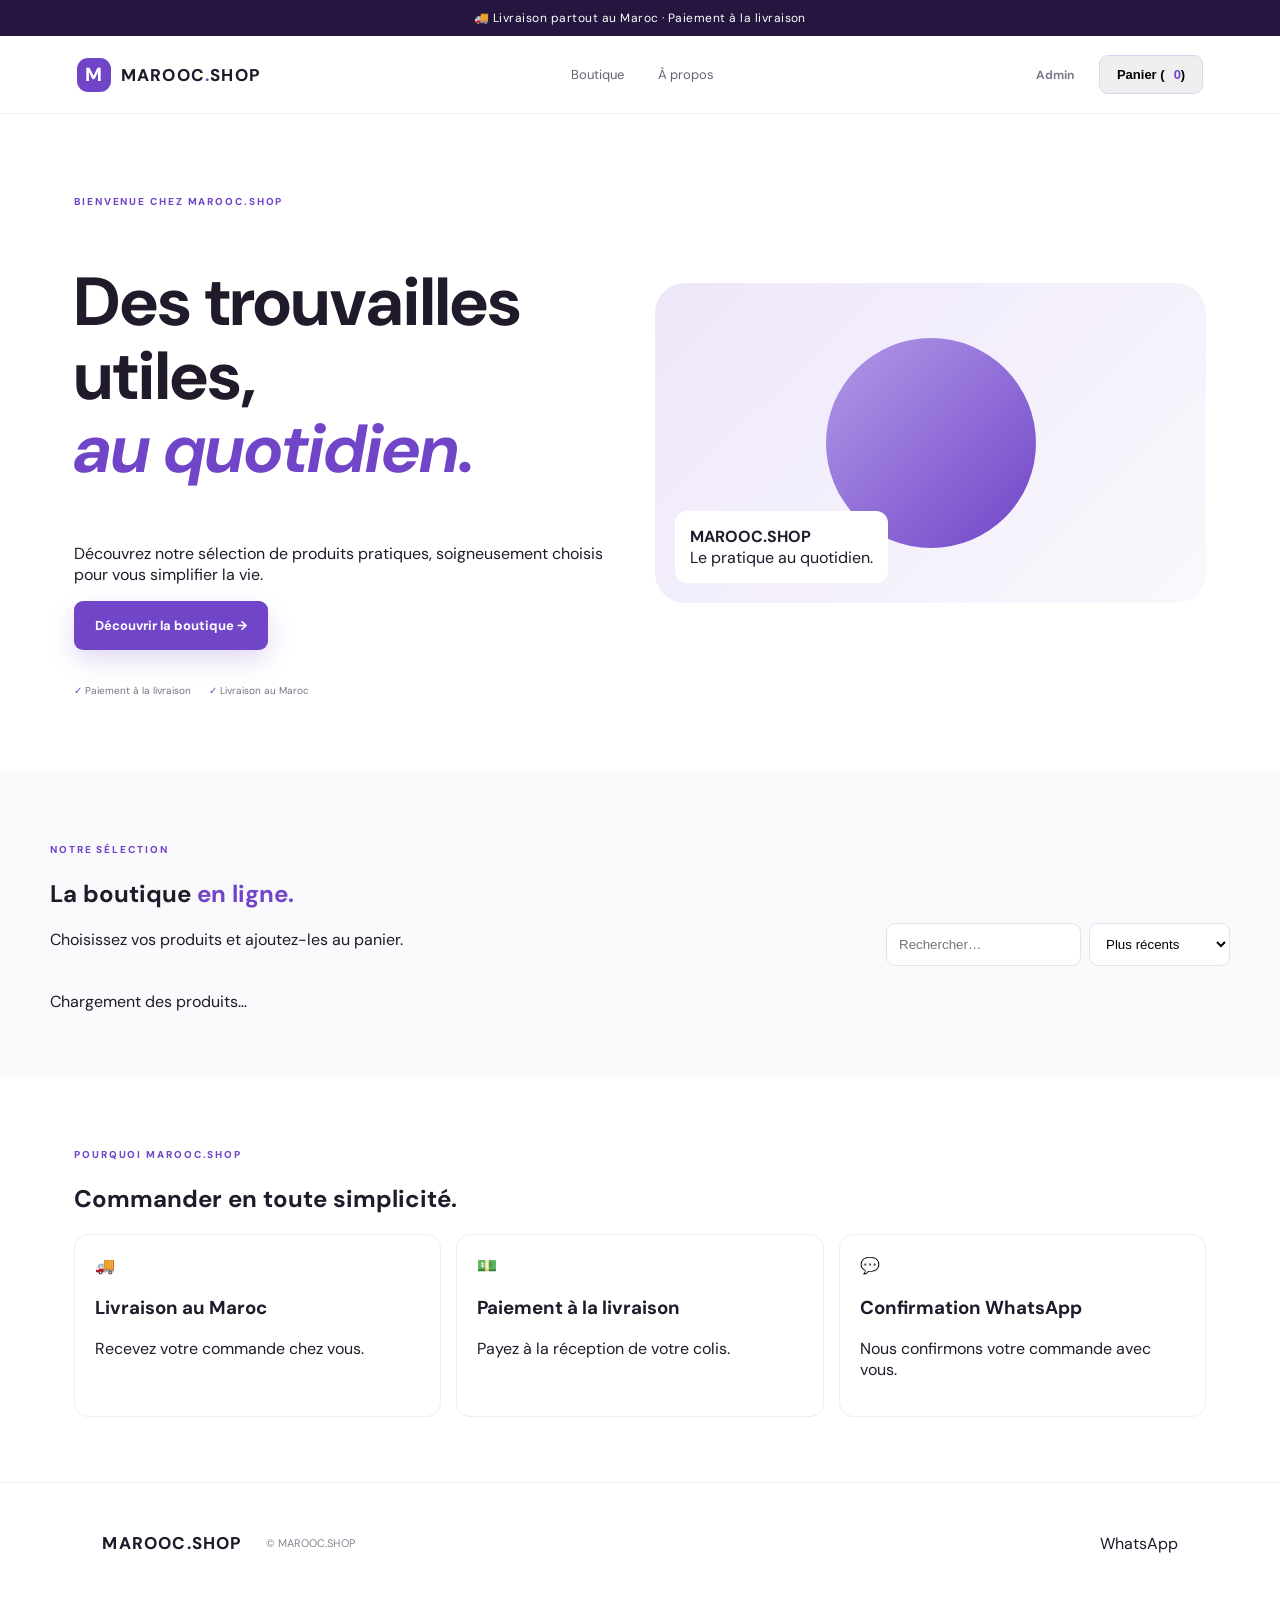
==== commit f472617b: "Add Smart Laundry Cup product details gallery and video section" ====
--- a/index.html
+++ b/index.html
@@ -1 +1 @@
-<!doctype html><html lang="fr"><head><meta charset="UTF-8"><meta name="viewport" content="width=device-width,initial-scale=1"><title>MAROOC.SHOP — Boutique en ligne</title><link rel="preconnect" href="https://fonts.googleapis.com"><link href="https://fonts.googleapis.com/css2?family=DM+Sans:wght@400;500;600;700;800&display=swap" rel="stylesheet"><link rel="stylesheet" href="styles.css"></head><body><div class="announcement">🚚 Livraison partout au Maroc · Paiement à la livraison</div><header class="site-header"><a class="brand" href="#"><span class="brand-mark">M</span><span>MAROOC<span class="brand-dot">.</span>SHOP</span></a><nav><a href="#catalogue">Boutique</a><a href="#about">À propos</a></nav><div class="header-actions"><a class="admin-entry" href="/admin/" aria-label="Espace administrateur">Admin</a><button class="header-cta" id="cartOpen">Panier (<span id="cartCount">0</span>)</button></div></header><main><section class="shop-hero"><div class="hero-copy"><span class="eyebrow">BIENVENUE CHEZ MAROOC.SHOP</span><h1>Des trouvailles utiles,<br><em>au quotidien.</em></h1><p>Découvrez notre sélection de produits pratiques, soigneusement choisis pour vous simplifier la vie.</p><a class="btn btn-primary" href="#catalogue">Découvrir la boutique →</a><div class="trust-row"><span>✓ Paiement à la livraison</span><span>✓ Livraison au Maroc</span></div></div><div class="hero-art"><div class="hero-orb"></div><div class="hero-note"><b>MAROOC.SHOP</b><span>Le pratique au quotidien.</span></div></div></section><section id="catalogue" class="catalogue"><div class="catalogue-heading"><div><span class="section-kicker">NOTRE SÉLECTION</span><h2>La boutique <em>en ligne.</em></h2><p>Choisissez vos produits et ajoutez-les au panier.</p></div><div class="catalogue-tools"><input id="productSearch" placeholder="Rechercher…"><select id="sortProducts"><option value="newest">Plus récents</option><option value="price-asc">Prix croissant</option><option value="price-desc">Prix décroissant</option></select></div></div><div id="productGrid" class="product-grid">Chargement des produits…</div></section><section id="about" class="why-us"><span class="section-kicker">POURQUOI MAROOC.SHOP</span><h2>Commander en toute simplicité.</h2><div class="why-grid"><article><span>🚚</span><h3>Livraison au Maroc</h3><p>Recevez votre commande chez vous.</p></article><article><span>💵</span><h3>Paiement à la livraison</h3><p>Payez à la réception de votre colis.</p></article><article><span>💬</span><h3>Confirmation WhatsApp</h3><p>Nous confirmons votre commande avec vous.</p></article></div></section></main><footer><a class="brand" href="#">MAROOC.SHOP</a><p>© <span id="year"></span> MAROOC.SHOP</p><a id="contactWhatsApp" href="https://wa.me/212656219486">WhatsApp</a></footer><div id="cartDrawer" class="drawer-backdrop hidden"><aside class="cart-drawer"><div class="drawer-head"><h2>Mon panier</h2><button id="cartClose">×</button></div><div id="cartItems"></div><p>Sous-total : <b id="cartSubtotal">0 DH</b></p><p>Livraison : <b id="cartDelivery">Gratuite</b></p><h3>Total : <span id="cartTotal">0 DH</span></h3><button id="checkoutStart" class="btn btn-primary">Passer la commande</button></aside></div><div id="checkoutModal" class="modal-backdrop hidden"><section class="checkout-modal"><div class="drawer-head"><h2>Livraison</h2><button id="checkoutClose">×</button></div><form id="checkoutForm"><label>Nom complet<input name="name" required minlength="3"></label><label>Téléphone<input name="phone" required placeholder="06XXXXXXXX"></label><label>Ville<input name="city" required></label><label>Adresse<textarea name="address" required></textarea></label><p id="checkoutError" class="form-error"></p><button id="submitOrder" class="btn btn-primary">Confirmer via WhatsApp</button></form></section></div><script src="supabase-config.js"></script><script type="module" src="script.js"></script></body></html>+<!doctype html><html lang="fr"><head><meta charset="UTF-8"><meta name="viewport" content="width=device-width,initial-scale=1"><title>MAROOC.SHOP — Boutique en ligne</title><link rel="preconnect" href="https://fonts.googleapis.com"><link href="https://fonts.googleapis.com/css2?family=DM+Sans:wght@400;500;600;700;800&display=swap" rel="stylesheet"><link rel="stylesheet" href="styles.css"></head><body><div class="announcement">🚚 Livraison partout au Maroc · Paiement à la livraison</div><header class="site-header"><a class="brand" href="#"><span class="brand-mark">M</span><span>MAROOC<span class="brand-dot">.</span>SHOP</span></a><nav><a href="#catalogue">Boutique</a><a href="#about">À propos</a></nav><div class="header-actions"><a class="admin-entry" href="/admin/" aria-label="Espace administrateur">Admin</a><button class="header-cta" id="cartOpen">Panier (<span id="cartCount">0</span>)</button></div></header><main><section class="shop-hero"><div class="hero-copy"><span class="eyebrow">BIENVENUE CHEZ MAROOC.SHOP</span><h1>Des trouvailles utiles,<br><em>au quotidien.</em></h1><p>Découvrez notre sélection de produits pratiques, soigneusement choisis pour vous simplifier la vie.</p><a class="btn btn-primary" href="#catalogue">Découvrir la boutique →</a><div class="trust-row"><span>✓ Paiement à la livraison</span><span>✓ Livraison au Maroc</span></div></div><div class="hero-art"><div class="hero-orb"></div><div class="hero-note"><b>MAROOC.SHOP</b><span>Le pratique au quotidien.</span></div></div></section><section id="catalogue" class="catalogue"><div class="catalogue-heading"><div><span class="section-kicker">NOTRE SÉLECTION</span><h2>La boutique <em>en ligne.</em></h2><p>Choisissez vos produits et ajoutez-les au panier.</p></div><div class="catalogue-tools"><input id="productSearch" placeholder="Rechercher…"><select id="sortProducts"><option value="newest">Plus récents</option><option value="price-asc">Prix croissant</option><option value="price-desc">Prix décroissant</option></select></div></div><div id="productGrid" class="product-grid">Chargement des produits…</div></section><section id="about" class="why-us"><span class="section-kicker">POURQUOI MAROOC.SHOP</span><h2>Commander en toute simplicité.</h2><div class="why-grid"><article><span>🚚</span><h3>Livraison au Maroc</h3><p>Recevez votre commande chez vous.</p></article><article><span>💵</span><h3>Paiement à la livraison</h3><p>Payez à la réception de votre colis.</p></article><article><span>💬</span><h3>Confirmation WhatsApp</h3><p>Nous confirmons votre commande avec vous.</p></article></div></section></main><footer><a class="brand" href="#">MAROOC.SHOP</a><p>© <span id="year"></span> MAROOC.SHOP</p><a id="contactWhatsApp" href="https://wa.me/212656219486">WhatsApp</a></footer><div id="cartDrawer" class="drawer-backdrop hidden"><aside class="cart-drawer"><div class="drawer-head"><h2>Mon panier</h2><button id="cartClose">×</button></div><div id="cartItems"></div><p>Sous-total : <b id="cartSubtotal">0 DH</b></p><p>Livraison : <b id="cartDelivery">Gratuite</b></p><h3>Total : <span id="cartTotal">0 DH</span></h3><button id="checkoutStart" class="btn btn-primary">Passer la commande</button></aside></div><div id="checkoutModal" class="modal-backdrop hidden"><section class="checkout-modal"><div class="drawer-head"><h2>Livraison</h2><button id="checkoutClose">×</button></div><form id="checkoutForm"><label>Nom complet<input name="name" required minlength="3"></label><label>Téléphone<input name="phone" required placeholder="06XXXXXXXX"></label><label>Ville<input name="city" required></label><label>Adresse<textarea name="address" required></textarea></label><p id="checkoutError" class="form-error"></p><button id="submitOrder" class="btn btn-primary">Confirmer via WhatsApp</button></form></section></div><div id="productModal" class="modal-backdrop hidden"><section class="product-modal"><div class="drawer-head"><div><span class="section-kicker">DÉCOUVRIR LE PRODUIT</span><h2 id="detailTitle">Smart Laundry Cup</h2></div><button id="detailClose" type="button" aria-label="Fermer">×</button></div><div class="product-detail-layout"><div><img id="detailImage" class="detail-main-image" alt="Smart Laundry Cup"><div id="detailThumbs" class="detail-thumbs"></div></div><div class="detail-copy"><span class="detail-tag">MINI LAVE-LINGE PORTABLE</span><p id="detailDescription"></p><strong id="detailPrice" class="detail-price"></strong><p class="detail-note">Pour les petits lavages : sous-vêtements, chaussettes et vêtements délicats.</p><button id="detailAddCart" class="btn btn-primary" type="button">Ajouter au panier +</button></div></div><div id="detailVideoWrap" class="detail-video-wrap"><div><span class="section-kicker">DÉMONSTRATION</span><h3>Voyez comment il fonctionne</h3></div><video id="detailVideo" controls playsinline preload="metadata"></video><a id="detailVideoSource" target="_blank" rel="noopener noreferrer">Source de la vidéo</a></div></section></div><script src="supabase-config.js"></script><script type="module" src="script.js"></script></body></html>
--- a/styles.css
+++ b/styles.css
@@ -1,2 +1,6 @@
 :root{--purple:#7045c8;--deep:#43218e;--ink:#201a2b;--muted:#777181;--lav:#f2edff;--line:#e9e4f0;--white:#fff}*{box-sizing:border-box}html{scroll-behavior:smooth}body{margin:0;color:var(--ink);font-family:"DM Sans","Tajawal",sans-serif;background:#fff}a{color:inherit;text-decoration:none}.announcement{background:#25163f;color:#fff;text-align:center;padding:10px 16px;font-size:12px;letter-spacing:.04em}.site-header{height:78px;padding:0 max(6vw,24px);display:flex;align-items:center;justify-content:space-between;border-bottom:1px solid #f1edf5;background:#fff}.brand{display:flex;align-items:center;gap:10px;font-weight:800;letter-spacing:.07em;font-size:17px}.brand-mark{width:34px;height:34px;border-radius:11px;background:var(--purple);color:white;display:grid;place-items:center;font-size:19px}.brand-dot{color:var(--purple)}nav{display:flex;gap:34px;color:#686171;font-size:13px}nav a:hover,.text-link:hover{color:var(--purple)}.header-cta{border:1px solid #ded4f0;padding:11px 17px;border-radius:9px;font-size:13px;font-weight:700}.header-cta span{color:var(--purple);margin-left:9px}.hero{padding:72px max(8vw,24px) 82px;display:grid;grid-template-columns:1fr 1fr;gap:40px;align-items:center;min-height:620px;background:radial-gradient(ellipse at 80% 48%,#f2ebff 0,rgba(248,245,255,.4) 35%,#fff 68%)}.eyebrow,.section-kicker{font-size:10px;letter-spacing:.19em;font-weight:800;color:var(--purple)}.pulse{display:inline-block;width:7px;height:7px;border-radius:50%;background:#8b63df;margin-right:8px;box-shadow:0 0 0 4px #eee7ff}.hero h1{font-size:clamp(48px,6vw,76px);line-height:1.02;letter-spacing:-.06em;margin:23px 0 19px;font-weight:800}.hero h1 em,h2 em{font-style:normal;color:var(--purple)}.hero-lead{max-width:490px;color:var(--muted);font-size:16px;line-height:1.8}.hero-lead strong{color:#33264b}.price-line{display:flex;align-items:center;gap:13px;margin:26px 0}.price{font-size:34px;font-weight:800;letter-spacing:-.04em}.old-price{font-size:14px;color:#a7a1ad;text-decoration:line-through}.deal{font-size:9px;font-weight:800;color:#6941bd;background:#eee7ff;padding:7px 9px;border-radius:5px;letter-spacing:.08em}.hero-actions{display:flex;align-items:center;gap:22px}.btn{display:inline-flex;justify-content:center;align-items:center;gap:22px;padding:16px 21px;border-radius:9px;font-size:13px;font-weight:700;border:0;cursor:pointer;transition:.2s}.btn:hover{transform:translateY(-2px);filter:brightness(1.06)}.btn-primary{background:var(--purple);color:#fff;box-shadow:0 10px 24px #7045c833}.btn span{font-size:18px}.text-link{font-size:12px;font-weight:700}.trust-row{display:flex;flex-wrap:wrap;gap:18px;margin-top:34px;color:#777181;font-size:10px}.trust-row span:first-letter{color:var(--purple)}.product-stage{min-height:440px;position:relative;display:grid;place-items:center}.stage-glow{position:absolute;width:min(400px,85%);aspect-ratio:1;border-radius:50%;background:radial-gradient(circle,#e6d9ff 0,#f5f0ff 53%,transparent 70%)}.stage-tag{position:absolute;right:3%;top:7%;font-size:10px;line-height:1.5;letter-spacing:.16em;font-weight:800;color:#8b6acb;text-align:right}.machine{position:relative;width:235px;height:365px;z-index:1;filter:drop-shadow(0 24px 22px #49317b2a);display:flex;flex-direction:column;align-items:center}.machine-lid{width:190px;height:24px;border-radius:50% 50% 10px 10px;background:linear-gradient(90deg,#9a7be1,#d6c7f5 48%,#8d6ad4);border:3px solid #7954c8;z-index:2}.machine-glass{height:178px;width:174px;border:7px solid #b7a1e6;border-top:0;border-radius:0 0 42% 42%/0 0 17% 17%;background:linear-gradient(100deg,#ffffffaa,#d8eaff88 50%,#fff9);position:relative;overflow:hidden;box-shadow:inset 0 0 18px #7251b42b}.water-line{position:absolute;bottom:10px;height:42px;background:linear-gradient(#a8d8f766,#8dc8f777);width:100%;border-radius:50% 50% 0 0}.cloth{position:absolute;border-radius:45%;background:#f8f6ff;opacity:.9}.cloth-one{width:65px;height:28px;bottom:33px;left:22px;transform:rotate(25deg)}.cloth-two{width:54px;height:22px;bottom:54px;right:20px;transform:rotate(-28deg);background:#d6c8f1}.cloth-three{width:50px;height:23px;bottom:20px;right:48px;transform:rotate(9deg)}.machine-neck{width:185px;height:15px;background:linear-gradient(90deg,#8c69d3,#c7b5ee,#7952c3);border-radius:4px}.machine-base{width:225px;height:132px;background:linear-gradient(105deg,#633bb6,#9470df 47%,#5630a7);border-radius:17px 17px 27px 27px;position:relative;box-shadow:inset 0 5px 10px #ffffff2b}.display{position:absolute;top:20px;left:50%;transform:translateX(-50%);width:68px;height:30px;border-radius:5px;background:#302849;color:#b8f3e3;display:grid;place-items:center;font-family:monospace;font-size:19px;letter-spacing:4px;box-shadow:inset 0 0 7px #000}.controls{position:absolute;top:65px;left:0;right:0;display:flex;justify-content:center;gap:25px}.controls i{width:23px;height:23px;border-radius:50%;background:linear-gradient(135deg,#eee8ff,#a98de5);border:3px solid #55349f;box-shadow:0 2px 4px #32156c66}.brand-mini{position:absolute;bottom:14px;left:0;right:0;text-align:center;font-size:7px;letter-spacing:.2em;color:#e7dcff}.stage-caption{position:absolute;bottom:1%;left:50%;transform:translateX(-50%);font-size:10px;color:#827991;white-space:nowrap}.caption-dot{display:inline-block;width:6px;height:6px;background:#7c55cb;border-radius:50%;margin-right:7px}.benefits{padding:90px max(9vw,24px);text-align:center;background:#fbfaff}.benefits h2,.details h2,.order-intro h2{font-size:clamp(34px,4vw,48px);letter-spacing:-.05em;line-height:1.12;margin:15px 0 42px}.benefit-grid{display:grid;grid-template-columns:repeat(3,1fr);gap:18px;text-align:left}.benefit{background:#fff;border:1px solid #eee9f5;padding:28px;border-radius:14px}.benefit-icon{width:43px;height:43px;border-radius:12px;background:#f0eaff;color:var(--purple);display:grid;place-items:center;font-size:22px}.benefit h3{font-size:16px;margin:20px 0 8px}.benefit p{font-size:12px;line-height:1.8;color:var(--muted);margin:0}.details{padding:100px max(10vw,24px);display:grid;grid-template-columns:1fr 1fr;gap:9vw;align-items:center}.details-visual{min-height:360px;position:relative;display:grid;place-items:center;background:linear-gradient(140deg,#f1ebff,#faf8ff);border-radius:22px;overflow:hidden}.detail-orbit{position:absolute;border:1px solid #d8c9f5;border-radius:50%;width:310px;height:310px}.orbit-b{width:230px;height:230px;border-style:dashed}.detail-card{position:relative;width:190px;height:230px;border-radius:17px;background:linear-gradient(145deg,#7d56cf,#43218e);color:#fff;padding:25px;box-shadow:0 25px 45px #4d2b8c40;display:flex;flex-direction:column;justify-content:space-between}.detail-card span{font-size:9px;letter-spacing:.2em}.detail-card strong{font-size:30px;line-height:1;letter-spacing:-.04em}.detail-card small{font-size:9px;color:#e0d4ff}.details h2{margin:14px 0 18px}.details-copy>p{font-size:13px;line-height:1.9;color:var(--muted);max-width:460px}.details-copy ul{list-style:none;padding:0;margin:25px 0 28px;display:grid;gap:13px;font-size:12px}.details-copy li span{color:var(--purple);font-weight:800;margin-right:10px}.btn-dark{background:#25163f;color:#fff}.offer-strip{margin:0 max(6vw,20px) 90px;background:linear-gradient(105deg,#4a278f,#7950c8);border-radius:18px;padding:34px 5%;display:flex;align-items:center;justify-content:space-between;gap:20px;color:#fff}.offer-strip .section-kicker{color:#d9caff}.offer-strip h2{font-size:24px;margin:9px 0 0;letter-spacing:-.03em}.offer-price{display:flex;flex-direction:column;gap:5px}.offer-price strong{font-size:31px}.offer-price span{font-size:10px;color:#e0d6f6}.btn-light{background:#fff;color:#4b2a8e;white-space:nowrap}.order-section{padding:90px max(9vw,24px);background:#faf9fc;display:grid;grid-template-columns:.85fr 1.15fr;gap:8vw;align-items:start}.order-intro h2{margin:15px 0 20px}.order-intro>p{font-size:13px;line-height:1.9;color:var(--muted);max-width:390px}.order-perks{display:grid;gap:14px;margin-top:35px;font-size:11px;color:#6e6678}.order-form{background:#fff;padding:34px;border:1px solid #eee9f5;border-radius:16px;box-shadow:0 18px 45px #3c28600b}.form-heading{display:flex;justify-content:space-between;align-items:center;margin-bottom:25px}.form-heading h3{margin:8px 0 0;font-size:19px}.form-step{font-size:10px;color:#aaa1b5}.order-form label{display:grid;gap:8px;margin-bottom:17px;font-size:11px;font-weight:700;color:#51495d}.order-form input,.order-form textarea{width:100%;border:1px solid #e7e1ed;border-radius:8px;padding:13px 14px;font:400 12px "DM Sans",sans-serif;outline:none;resize:vertical;background:#fff}.order-form input:focus,.order-form textarea:focus{border-color:#9b7bdb;box-shadow:0 0 0 3px #f1ebff}.form-row{display:grid;grid-template-columns:1fr 1fr;gap:14px}.quantity-row{display:flex;align-items:center;justify-content:space-between;padding:17px 0;border-top:1px solid var(--line);border-bottom:1px solid var(--line)}.quantity-row>div:first-child{display:grid;gap:5px;font-size:12px}.quantity-row small{font-size:10px;color:#91899b}.quantity-control{display:flex;align-items:center;gap:13px}.quantity-control button{width:28px;height:28px;border:1px solid #e5ddef;background:#faf8ff;color:var(--purple);border-radius:7px;font-size:17px;cursor:pointer}.quantity-control output{font-size:13px;font-weight:800;min-width:12px;text-align:center}.total-row,.total-final{display:flex;justify-content:space-between;padding:11px 0;font-size:11px;color:#777181}.total-row strong{color:#31283e}.delivery-row strong{color:#38835d;font-size:10px}.total-final{border-top:1px solid var(--line);margin-top:5px;padding:17px 0;color:#292036;font-size:13px;font-weight:700}.total-final strong{font-size:23px;color:var(--purple)}.submit-btn{width:100%;margin-top:10px}.form-note{text-align:center;font-size:9px;line-height:1.6;color:#938b9d;margin:13px 0 0}.form-error{color:#bf2e45;font-size:11px;margin:8px 0 0}footer{padding:42px max(8vw,24px);display:flex;align-items:center;gap:25px;flex-wrap:wrap;border-top:1px solid #f0edf3}footer p{font-size:11px;color:#8c8495;margin-right:auto}footer>div{display:flex;gap:20px;font-size:11px;color:#6e6678}footer>small{width:100%;font-size:9px;color:#aaa2b0}.footer-brand{font-size:13px}.footer-brand .brand-mark{width:28px;height:28px;font-size:15px}.floating-wa{position:fixed;right:22px;bottom:22px;width:52px;height:52px;border-radius:50%;background:#20bd68;color:white;display:grid;place-items:center;font-size:25px;box-shadow:0 8px 24px #159e5144;z-index:5}@media(max-width:800px){.site-header{height:66px}nav{display:none}.hero{grid-template-columns:1fr;padding-top:55px;gap:10px}.hero-copy{text-align:center}.hero-lead{margin-left:auto;margin-right:auto}.price-line,.hero-actions,.trust-row{justify-content:center}.product-stage{min-height:390px}.benefits{padding-top:65px;padding-bottom:65px}.benefit-grid{grid-template-columns:1fr}.details{grid-template-columns:1fr;padding-top:65px;padding-bottom:65px;gap:40px}.details-visual{min-height:320px}.offer-strip{flex-wrap:wrap;margin-bottom:60px}.offer-strip>div:first-child{width:100%}.order-section{grid-template-columns:1fr;padding-top:65px;padding-bottom:65px;gap:35px}.order-intro h2 br{display:none}}@media(max-width:480px){.announcement{font-size:10px}.site-header{padding:0 18px}.brand{font-size:14px}.header-cta{padding:9px 11px;font-size:11px}.hero{padding:48px 20px 55px}.hero h1{font-size:49px}.hero-actions{flex-direction:column;gap:15px}.trust-row{gap:10px;font-size:9px}.product-stage{min-height:370px}.machine{transform:scale(.9)}.benefits h2,.details h2,.order-intro h2{font-size:36px}.details{padding-left:20px;padding-right:20px}.offer-strip{padding:28px 22px}.offer-strip h2{font-size:20px}.offer-price strong{font-size:27px}.order-section{padding-left:18px;padding-right:18px}.order-form{padding:22px 17px}.form-row{grid-template-columns:1fr;gap:0}footer{gap:14px}footer p{width:100%;margin:0}footer>div{width:100%;justify-content:space-between}.floating-wa{right:15px;bottom:15px}}
 .shop-hero{max-width:1180px;margin:auto;padding:75px 24px;display:grid;grid-template-columns:1fr 1fr;align-items:center;gap:30px}.shop-hero h1{font-size:clamp(40px,6vw,68px);line-height:1.08}.shop-hero h1 em,.catalogue h2 em{color:#7045c8}.hero-art{height:320px;border-radius:30px;background:linear-gradient(135deg,#eee7fa,#faf8fd);display:grid;place-items:center;position:relative}.hero-orb{width:210px;height:210px;border-radius:50%;background:linear-gradient(135deg,#b39ae8,#7045c8)}.hero-note{position:absolute;bottom:20px;left:20px;background:white;padding:15px;border-radius:12px;display:grid}.catalogue{padding:65px max(24px,calc((100% - 1180px)/2));background:#faf9fc}.catalogue-heading{display:flex;justify-content:space-between;gap:20px;align-items:end;margin-bottom:25px}.catalogue-tools{display:flex;gap:8px}.catalogue-tools input,.catalogue-tools select,.checkout-modal input,.checkout-modal textarea{padding:12px;border:1px solid #e7e1ef;border-radius:9px;background:white}.product-grid{display:grid;grid-template-columns:repeat(3,1fr);gap:20px}.product-card{background:white;border:1px solid #eee9f4;border-radius:15px;overflow:hidden}.product-image{height:220px;background:#f3eff9;display:grid;place-items:center}.product-image img{width:100%;height:100%;object-fit:contain;padding:15px}.image-placeholder{text-align:center;color:#7045c8}.image-placeholder b{font-size:32px}.product-info{padding:18px}.product-info p{color:#81798d;min-height:38px}.product-price{display:flex;gap:10px;align-items:center;margin:12px 0}.product-price strong{font-size:21px;color:#7045c8}.product-price del{color:#999}.add-cart{width:100%;margin-top:12px}.why-us{max-width:1180px;margin:auto;padding:65px 24px}.why-grid{display:grid;grid-template-columns:repeat(3,1fr);gap:15px}.why-grid article{padding:20px;border:1px solid #eee;border-radius:14px}.drawer-backdrop,.modal-backdrop{position:fixed;inset:0;background:#180d2999;z-index:99;display:flex;justify-content:flex-end}.hidden{display:none!important}.cart-drawer{background:white;width:min(440px,100%);height:100%;padding:24px;overflow:auto}.drawer-head{display:flex;justify-content:space-between;align-items:center}.cart-item{padding:14px 0;border-bottom:1px solid #eee;display:flex;gap:8px;align-items:center;flex-wrap:wrap}.cart-item button,.drawer-head button{border:0;padding:7px 12px;border-radius:8px}.modal-backdrop{justify-content:center;align-items:center;padding:15px}.checkout-modal{background:white;border-radius:16px;padding:24px;width:min(540px,100%)}.checkout-modal label{display:grid;gap:7px;margin:12px 0}.checkout-modal input,.checkout-modal textarea{width:100%;font:inherit}.checkout-modal .btn{width:100%}.form-error{color:#b33}.empty-products{padding:35px;text-align:center;grid-column:1/-1}@media(max-width:760px){.shop-hero{grid-template-columns:1fr;padding:45px 20px}.hero-art{height:230px}.product-grid{grid-template-columns:repeat(2,minmax(0,1fr))}.catalogue-heading{display:block}.catalogue-tools{margin-top:15px}.catalogue-tools input{min-width:0;width:60%}.why-grid{grid-template-columns:1fr}}@media(max-width:480px){.product-image{height:145px}.product-info{padding:12px}.product-info h3{font-size:15px}.product-info p{font-size:12px}.add-cart{font-size:12px;padding:10px 5px}.site-header nav{display:none}}
+
+/* Compact admin access in the storefront header */
+.header-actions{display:flex;align-items:center;gap:14px}.admin-entry{font-size:12px;font-weight:700;color:#81798d;padding:9px 11px;border-radius:8px;transition:.2s}.admin-entry:hover{color:var(--purple);background:var(--lav)}
+@media(max-width:600px){.site-header{padding:0 16px}.site-header nav{gap:12px}.header-actions{gap:6px}.admin-entry{font-size:11px;padding:8px 6px}.header-cta{padding:9px 10px;font-size:12px}}
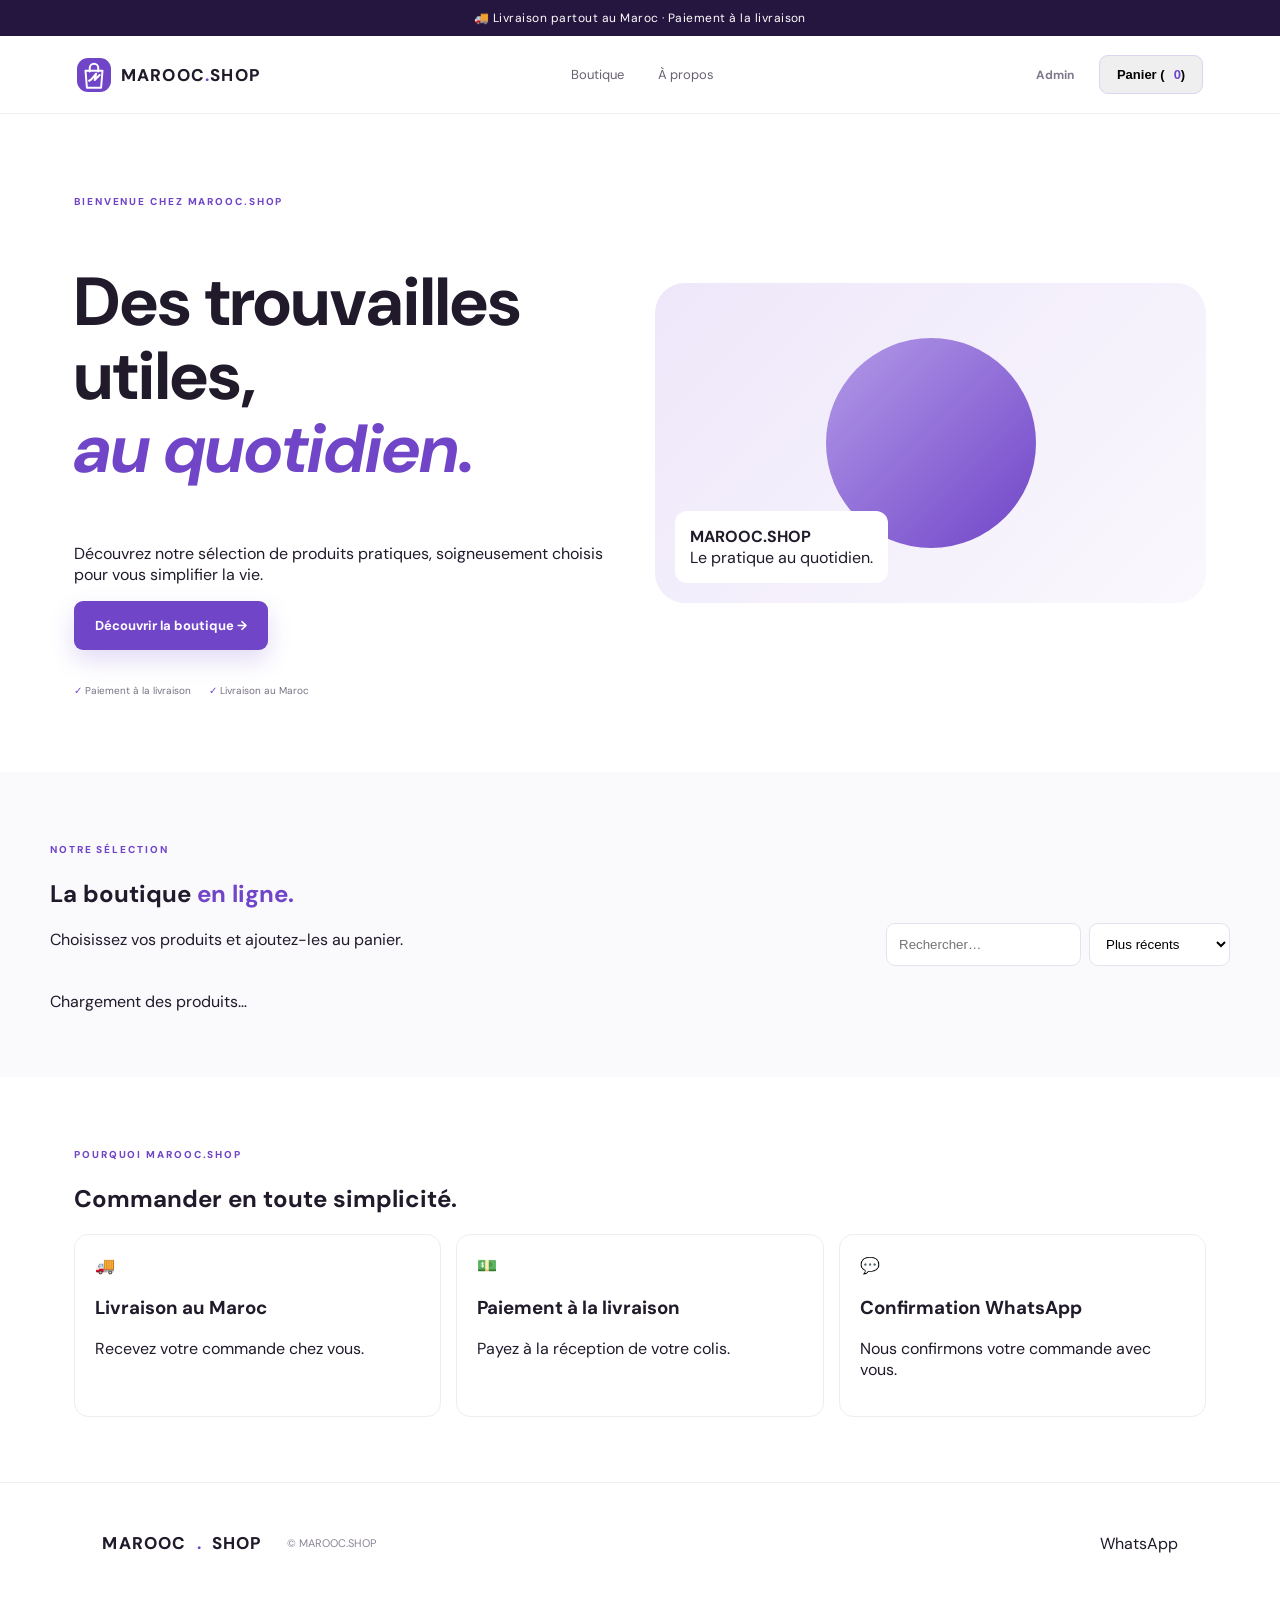
==== commit be8a5814: "Apply MAROOC SHOP gold shopping-bag logo in header" ====
--- a/index.html
+++ b/index.html
@@ -1 +1 @@
-<!doctype html><html lang="fr"><head><meta charset="UTF-8"><meta name="viewport" content="width=device-width,initial-scale=1"><title>MAROOC.SHOP — Boutique en ligne</title><link rel="preconnect" href="https://fonts.googleapis.com"><link href="https://fonts.googleapis.com/css2?family=DM+Sans:wght@400;500;600;700;800&display=swap" rel="stylesheet"><link rel="stylesheet" href="styles.css"></head><body><div class="announcement">🚚 Livraison partout au Maroc · Paiement à la livraison</div><header class="site-header"><a class="brand" href="#"><span class="brand-mark">M</span><span>MAROOC<span class="brand-dot">.</span>SHOP</span></a><nav><a href="#catalogue">Boutique</a><a href="#about">À propos</a></nav><div class="header-actions"><a class="admin-entry" href="/admin/" aria-label="Espace administrateur">Admin</a><button class="header-cta" id="cartOpen">Panier (<span id="cartCount">0</span>)</button></div></header><main><section class="shop-hero"><div class="hero-copy"><span class="eyebrow">BIENVENUE CHEZ MAROOC.SHOP</span><h1>Des trouvailles utiles,<br><em>au quotidien.</em></h1><p>Découvrez notre sélection de produits pratiques, soigneusement choisis pour vous simplifier la vie.</p><a class="btn btn-primary" href="#catalogue">Découvrir la boutique →</a><div class="trust-row"><span>✓ Paiement à la livraison</span><span>✓ Livraison au Maroc</span></div></div><div class="hero-art"><div class="hero-orb"></div><div class="hero-note"><b>MAROOC.SHOP</b><span>Le pratique au quotidien.</span></div></div></section><section id="catalogue" class="catalogue"><div class="catalogue-heading"><div><span class="section-kicker">NOTRE SÉLECTION</span><h2>La boutique <em>en ligne.</em></h2><p>Choisissez vos produits et ajoutez-les au panier.</p></div><div class="catalogue-tools"><input id="productSearch" placeholder="Rechercher…"><select id="sortProducts"><option value="newest">Plus récents</option><option value="price-asc">Prix croissant</option><option value="price-desc">Prix décroissant</option></select></div></div><div id="productGrid" class="product-grid">Chargement des produits…</div></section><section id="about" class="why-us"><span class="section-kicker">POURQUOI MAROOC.SHOP</span><h2>Commander en toute simplicité.</h2><div class="why-grid"><article><span>🚚</span><h3>Livraison au Maroc</h3><p>Recevez votre commande chez vous.</p></article><article><span>💵</span><h3>Paiement à la livraison</h3><p>Payez à la réception de votre colis.</p></article><article><span>💬</span><h3>Confirmation WhatsApp</h3><p>Nous confirmons votre commande avec vous.</p></article></div></section></main><footer><a class="brand" href="#">MAROOC.SHOP</a><p>© <span id="year"></span> MAROOC.SHOP</p><a id="contactWhatsApp" href="https://wa.me/212656219486">WhatsApp</a></footer><div id="cartDrawer" class="drawer-backdrop hidden"><aside class="cart-drawer"><div class="drawer-head"><h2>Mon panier</h2><button id="cartClose">×</button></div><div id="cartItems"></div><p>Sous-total : <b id="cartSubtotal">0 DH</b></p><p>Livraison : <b id="cartDelivery">Gratuite</b></p><h3>Total : <span id="cartTotal">0 DH</span></h3><button id="checkoutStart" class="btn btn-primary">Passer la commande</button></aside></div><div id="checkoutModal" class="modal-backdrop hidden"><section class="checkout-modal"><div class="drawer-head"><h2>Livraison</h2><button id="checkoutClose">×</button></div><form id="checkoutForm"><label>Nom complet<input name="name" required minlength="3"></label><label>Téléphone<input name="phone" required placeholder="06XXXXXXXX"></label><label>Ville<input name="city" required></label><label>Adresse<textarea name="address" required></textarea></label><p id="checkoutError" class="form-error"></p><button id="submitOrder" class="btn btn-primary">Confirmer via WhatsApp</button></form></section></div><div id="productModal" class="modal-backdrop hidden"><section class="product-modal"><div class="drawer-head"><div><span class="section-kicker">DÉCOUVRIR LE PRODUIT</span><h2 id="detailTitle">Smart Laundry Cup</h2></div><button id="detailClose" type="button" aria-label="Fermer">×</button></div><div class="product-detail-layout"><div><img id="detailImage" class="detail-main-image" alt="Smart Laundry Cup"><div id="detailThumbs" class="detail-thumbs"></div></div><div class="detail-copy"><span class="detail-tag">MINI LAVE-LINGE PORTABLE</span><p id="detailDescription"></p><strong id="detailPrice" class="detail-price"></strong><p class="detail-note">Pour les petits lavages : sous-vêtements, chaussettes et vêtements délicats.</p><button id="detailAddCart" class="btn btn-primary" type="button">Ajouter au panier +</button></div></div><div id="detailVideoWrap" class="detail-video-wrap"><div><span class="section-kicker">DÉMONSTRATION</span><h3>Voyez comment il fonctionne</h3></div><video id="detailVideo" controls playsinline preload="metadata"></video><a id="detailVideoSource" target="_blank" rel="noopener noreferrer">Source de la vidéo</a></div></section></div><script src="supabase-config.js"></script><script type="module" src="script.js"></script></body></html>+<!doctype html><html lang="fr"><head><meta charset="UTF-8"><meta name="viewport" content="width=device-width,initial-scale=1"><title>MAROOC.SHOP — Boutique en ligne</title><link rel="preconnect" href="https://fonts.googleapis.com"><link href="https://fonts.googleapis.com/css2?family=DM+Sans:wght@400;500;600;700;800&display=swap" rel="stylesheet"><link rel="stylesheet" href="styles.css"></head><body><div class="announcement">🚚 Livraison partout au Maroc · Paiement à la livraison</div><header class="site-header"><a class="brand" href="#" aria-label="MAROOC SHOP — Accueil"><span class="brand-mark" aria-hidden="true"><svg viewBox="0 0 48 48"><path d="M12 18h24l-2 24H14L12 18Z" fill="none" stroke="currentColor" stroke-width="2.8" stroke-linejoin="round"/><path d="M18 19v-5a6 6 0 0 1 12 0v5" fill="none" stroke="currentColor" stroke-width="2.8" stroke-linecap="round"/><path d="M17 32c4-1 7-7 10-10l-2 9 7-7" fill="none" stroke="currentColor" stroke-width="2.8" stroke-linecap="round" stroke-linejoin="round"/></svg></span><span class="brand-word">MAROOC<span class="brand-dot">.</span>SHOP</span></a><nav><a href="#catalogue">Boutique</a><a href="#about">À propos</a></nav><div class="header-actions"><a class="admin-entry" href="/admin/" aria-label="Espace administrateur">Admin</a><button class="header-cta" id="cartOpen">Panier (<span id="cartCount">0</span>)</button></div></header><main><section class="shop-hero"><div class="hero-copy"><span class="eyebrow">BIENVENUE CHEZ MAROOC.SHOP</span><h1>Des trouvailles utiles,<br><em>au quotidien.</em></h1><p>Découvrez notre sélection de produits pratiques, soigneusement choisis pour vous simplifier la vie.</p><a class="btn btn-primary" href="#catalogue">Découvrir la boutique →</a><div class="trust-row"><span>✓ Paiement à la livraison</span><span>✓ Livraison au Maroc</span></div></div><div class="hero-art"><div class="hero-orb"></div><div class="hero-note"><b>MAROOC.SHOP</b><span>Le pratique au quotidien.</span></div></div></section><section id="catalogue" class="catalogue"><div class="catalogue-heading"><div><span class="section-kicker">NOTRE SÉLECTION</span><h2>La boutique <em>en ligne.</em></h2><p>Choisissez vos produits et ajoutez-les au panier.</p></div><div class="catalogue-tools"><input id="productSearch" placeholder="Rechercher…"><select id="sortProducts"><option value="newest">Plus récents</option><option value="price-asc">Prix croissant</option><option value="price-desc">Prix décroissant</option></select></div></div><div id="productGrid" class="product-grid">Chargement des produits…</div></section><section id="about" class="why-us"><span class="section-kicker">POURQUOI MAROOC.SHOP</span><h2>Commander en toute simplicité.</h2><div class="why-grid"><article><span>🚚</span><h3>Livraison au Maroc</h3><p>Recevez votre commande chez vous.</p></article><article><span>💵</span><h3>Paiement à la livraison</h3><p>Payez à la réception de votre colis.</p></article><article><span>💬</span><h3>Confirmation WhatsApp</h3><p>Nous confirmons votre commande avec vous.</p></article></div></section></main><footer><a class="brand brand-footer" href="#">MAROOC<span class="brand-dot">.</span>SHOP</a><p>© <span id="year"></span> MAROOC.SHOP</p><a id="contactWhatsApp" href="https://wa.me/212656219486">WhatsApp</a></footer><div id="cartDrawer" class="drawer-backdrop hidden"><aside class="cart-drawer"><div class="drawer-head"><h2>Mon panier</h2><button id="cartClose">×</button></div><div id="cartItems"></div><p>Sous-total : <b id="cartSubtotal">0 DH</b></p><p>Livraison : <b id="cartDelivery">Gratuite</b></p><h3>Total : <span id="cartTotal">0 DH</span></h3><button id="checkoutStart" class="btn btn-primary">Passer la commande</button></aside></div><div id="checkoutModal" class="modal-backdrop hidden"><section class="checkout-modal"><div class="drawer-head"><h2>Livraison</h2><button id="checkoutClose">×</button></div><form id="checkoutForm"><label>Nom complet<input name="name" required minlength="3"></label><label>Téléphone<input name="phone" required placeholder="06XXXXXXXX"></label><label>Ville<input name="city" id="checkoutCity" required autocomplete="address-level2" placeholder="Ex. Casablanca"></label><label>Adresse<textarea name="address" required></textarea></label><p id="checkoutError" class="form-error"></p><button id="submitOrder" class="btn btn-primary">Confirmer via WhatsApp</button></form></section></div><div id="productModal" class="modal-backdrop hidden"><section class="product-modal"><div class="drawer-head"><div><span class="section-kicker">DÉCOUVRIR LE PRODUIT</span><h2 id="detailTitle">Smart Laundry Cup</h2></div><button id="detailClose" type="button" aria-label="Fermer">×</button></div><div class="product-detail-layout"><div><img id="detailImage" class="detail-main-image" alt="Smart Laundry Cup"><div id="detailThumbs" class="detail-thumbs"></div></div><div class="detail-copy"><span class="detail-tag">MINI LAVE-LINGE PORTABLE</span><p id="detailDescription"></p><strong id="detailPrice" class="detail-price"></strong><p class="detail-note">Pour les petits lavages : sous-vêtements, chaussettes et vêtements délicats.</p><button id="detailAddCart" class="btn btn-primary" type="button">Ajouter au panier +</button></div></div><div id="detailVideoWrap" class="detail-video-wrap"><div><span class="section-kicker">DÉMONSTRATION</span><h3>Voyez comment il fonctionne</h3></div><video id="detailVideo" controls playsinline preload="metadata"></video><a id="detailVideoSource" target="_blank" rel="noopener noreferrer">Source de la vidéo</a></div></section></div><script src="supabase-config.js"></script><script type="module" src="script.js"></script></body></html>
--- a/styles.css
+++ b/styles.css
@@ -4,3 +4,90 @@
 /* Compact admin access in the storefront header */
 .header-actions{display:flex;align-items:center;gap:14px}.admin-entry{font-size:12px;font-weight:700;color:#81798d;padding:9px 11px;border-radius:8px;transition:.2s}.admin-entry:hover{color:var(--purple);background:var(--lav)}
 @media(max-width:600px){.site-header{padding:0 16px}.site-header nav{gap:12px}.header-actions{gap:6px}.admin-entry{font-size:11px;padding:8px 6px}.header-cta{padding:9px 10px;font-size:12px}}
+
+/* Smart Laundry Cup product gallery */
+.details-button{display:block;width:100%;margin-top:10px;border:0;background:transparent;color:var(--purple);font:700 12px "DM Sans",sans-serif;padding:8px;cursor:pointer}
+.product-modal{background:#fff;border-radius:18px;padding:25px;width:min(900px,100%);max-height:92vh;overflow:auto;box-shadow:0 25px 80px #160d2b44}
+.product-detail-layout{display:grid;grid-template-columns:1fr 1fr;gap:28px;margin-top:18px;align-items:start}
+.detail-main-image{width:100%;height:360px;object-fit:contain;background:#f7f4fc;border-radius:14px}
+.detail-thumbs{display:flex;gap:9px;margin-top:10px;flex-wrap:wrap}
+.detail-thumb{width:70px;height:70px;padding:3px;border:1px solid #e9e3f1;border-radius:9px;background:#fff;cursor:pointer}
+.detail-thumb.active{border:2px solid var(--purple)}
+.detail-thumb img{width:100%;height:100%;object-fit:contain}
+.detail-copy{padding:12px 0}
+.detail-tag{display:inline-block;background:#f1ebff;color:var(--purple);font-size:9px;font-weight:800;letter-spacing:.12em;padding:8px 10px;border-radius:6px}
+.detail-copy p{font-size:13px;line-height:1.8;color:var(--muted)}
+.detail-price{display:block;font-size:29px;color:var(--purple);margin:18px 0}
+.detail-note{font-size:11px!important;background:#faf8fd;padding:12px;border-radius:9px}
+.detail-copy .btn{width:100%;margin-top:12px}
+.detail-video-wrap{margin-top:28px;padding-top:22px;border-top:1px solid var(--line);display:grid;gap:12px}
+.detail-video-wrap h3{margin:7px 0 0;font-size:19px}
+.detail-video-wrap video{width:100%;max-height:380px;background:#160d2b;border-radius:12px}
+.detail-video-wrap a{font-size:11px;color:var(--purple);text-decoration:underline}
+@media(max-width:650px){.product-modal{padding:17px}.product-detail-layout{grid-template-columns:1fr;gap:14px}.detail-main-image{height:280px}.detail-copy{padding:0}.product-modal .drawer-head h2{font-size:19px}}
+
+
+
+/* MAROOC.SHOP storefront refinement */
+.product-grid{grid-template-columns:repeat(auto-fill,minmax(min(100%,280px),340px));justify-content:start;align-items:stretch;gap:22px}
+.product-grid:has(.product-card:only-child){grid-template-columns:minmax(280px,340px);justify-content:start}
+.product-card{display:flex;flex-direction:column;min-width:0;transition:transform .2s,box-shadow .2s}
+.product-card:hover{transform:translateY(-3px);box-shadow:0 16px 38px #38205f12}
+.product-image{height:245px;overflow:hidden;position:relative}
+.product-image img{padding:12px;transition:transform .25s}
+.product-card:hover .product-image img{transform:scale(1.035)}
+.product-info{display:flex;flex-direction:column;flex:1}
+.product-info h3{font-size:17px;line-height:1.4;margin:0 0 8px}
+.product-description{min-height:68px}
+.product-description p{min-height:0;line-height:1.65;margin:0;color:#777181}
+.product-info small{display:block;margin-top:4px;color:#16845b}
+.product-order-row{margin-top:auto!important;padding-top:12px}
+.quick-order{flex:0 0 44px;width:44px;height:44px}
+.product-info .add-cart{margin-top:10px}
+.details-button{padding:11px 8px}
+.detail-main-image{cursor:zoom-in;transition:transform .2s}
+.detail-main-image.zoomed{transform:scale(1.45);cursor:zoom-out;position:relative;z-index:2}
+.detail-thumb{overflow:hidden}
+.detail-thumb img{object-fit:cover}
+.product-modal{width:min(1040px,100%)}
+.product-detail-layout{grid-template-columns:minmax(0,1.05fr) minmax(0,.95fr)}
+.detail-copy{position:sticky;top:0}
+.detail-video-wrap video{max-height:420px;object-fit:contain}
+button:focus-visible,a:focus-visible,input:focus-visible,select:focus-visible,textarea:focus-visible{outline:3px solid #bca6ee;outline-offset:2px}
+@media(max-width:760px){.product-grid{grid-template-columns:repeat(2,minmax(0,1fr));gap:12px}.product-image{height:190px}.product-info{padding:13px}.product-info h3{font-size:14px}.product-info .product-price strong{font-size:18px}.quick-order{width:39px;height:39px;flex-basis:39px}.product-detail-layout{grid-template-columns:1fr}.detail-copy{position:static}.detail-main-image{height:300px}.product-modal{padding:16px;max-height:94vh}}
+@media(max-width:420px){.product-grid{grid-template-columns:1fr}.product-image{height:230px}}
+
+
+/* Product media and cart usability */
+.product-image{position:relative;overflow:hidden}
+.product-image img{width:100%;height:100%;object-fit:contain;display:block}
+.product-discount,.product-media-badge{position:absolute;top:12px;padding:6px 9px;border-radius:7px;font-size:10px;font-weight:800;z-index:1}
+.product-discount{left:12px;background:#25163f;color:#fff}
+.product-media-badge{right:12px;background:#fff;color:var(--purple);box-shadow:0 3px 12px #24163318}
+.cart-item{display:flex;align-items:center;gap:12px;padding:13px 0;border-bottom:1px solid var(--line)}
+.cart-item-image{width:58px;height:58px;object-fit:contain;border-radius:9px;background:#f7f4fa;flex:none}
+.cart-item-info{display:grid;gap:5px;flex:1;min-width:0}
+.cart-item-info b{font-size:12px;line-height:1.4}
+.cart-item-info small{font-size:10px;color:var(--muted)}
+.cart-item-controls{display:flex;align-items:center;gap:8px}
+.cart-item-controls button{padding:4px 9px;border:1px solid var(--line);border-radius:6px;background:#fff;color:var(--ink)}
+.cart-item-controls .cart-remove{border:0;background:transparent;color:#b43e55;font-size:10px;padding:4px}
+.cart-item>strong{font-size:12px;white-space:nowrap}
+.detail-main-image{cursor:zoom-in;transition:transform .25s;transform-origin:center}
+.detail-main-image.zoomed{transform:scale(1.65);cursor:zoom-out}
+@media(max-width:650px){.cart-item{gap:8px}.cart-item-image{width:48px;height:48px}.cart-item>strong{font-size:11px}}
+
+
+/* Product card hierarchy: price + quick order action on one row, full CTA below */
+.product-order-row{display:flex;align-items:center;justify-content:space-between;gap:12px;margin-top:auto;padding-top:14px}
+.product-order-row .product-price{margin:0;min-width:0;display:flex;flex-wrap:wrap;align-items:baseline;gap:8px}
+.product-order-row .product-price strong{font-size:22px;line-height:1.2}
+.product-order-row .product-price del{font-size:12px}
+.product-order-row .quick-order{display:grid;place-items:center;flex:0 0 44px;width:44px;height:44px;border:1px solid #e3d8f4;border-radius:12px;background:#f7f2ff;color:var(--purple);cursor:pointer;transition:background .2s,color .2s,transform .2s}
+.product-order-row .quick-order:hover{background:var(--purple);color:#fff;transform:translateY(-1px)}
+.product-order-row .quick-order svg{width:21px;height:21px;fill:none;stroke:currentColor;stroke-width:1.8;stroke-linecap:round;stroke-linejoin:round}
+.product-info .add-cart{display:flex;width:100%;min-height:46px;margin-top:11px;align-items:center;justify-content:center}
+.product-info small{margin-top:9px;font-size:11px}
+@media(max-width:480px){.product-order-row .product-price strong{font-size:19px}.product-order-row .quick-order{flex-basis:40px;width:40px;height:40px}}
+
+.delivery-estimate{display:block;margin:-8px 0 12px;color:#6e6380;font-size:12px;line-height:1.5}
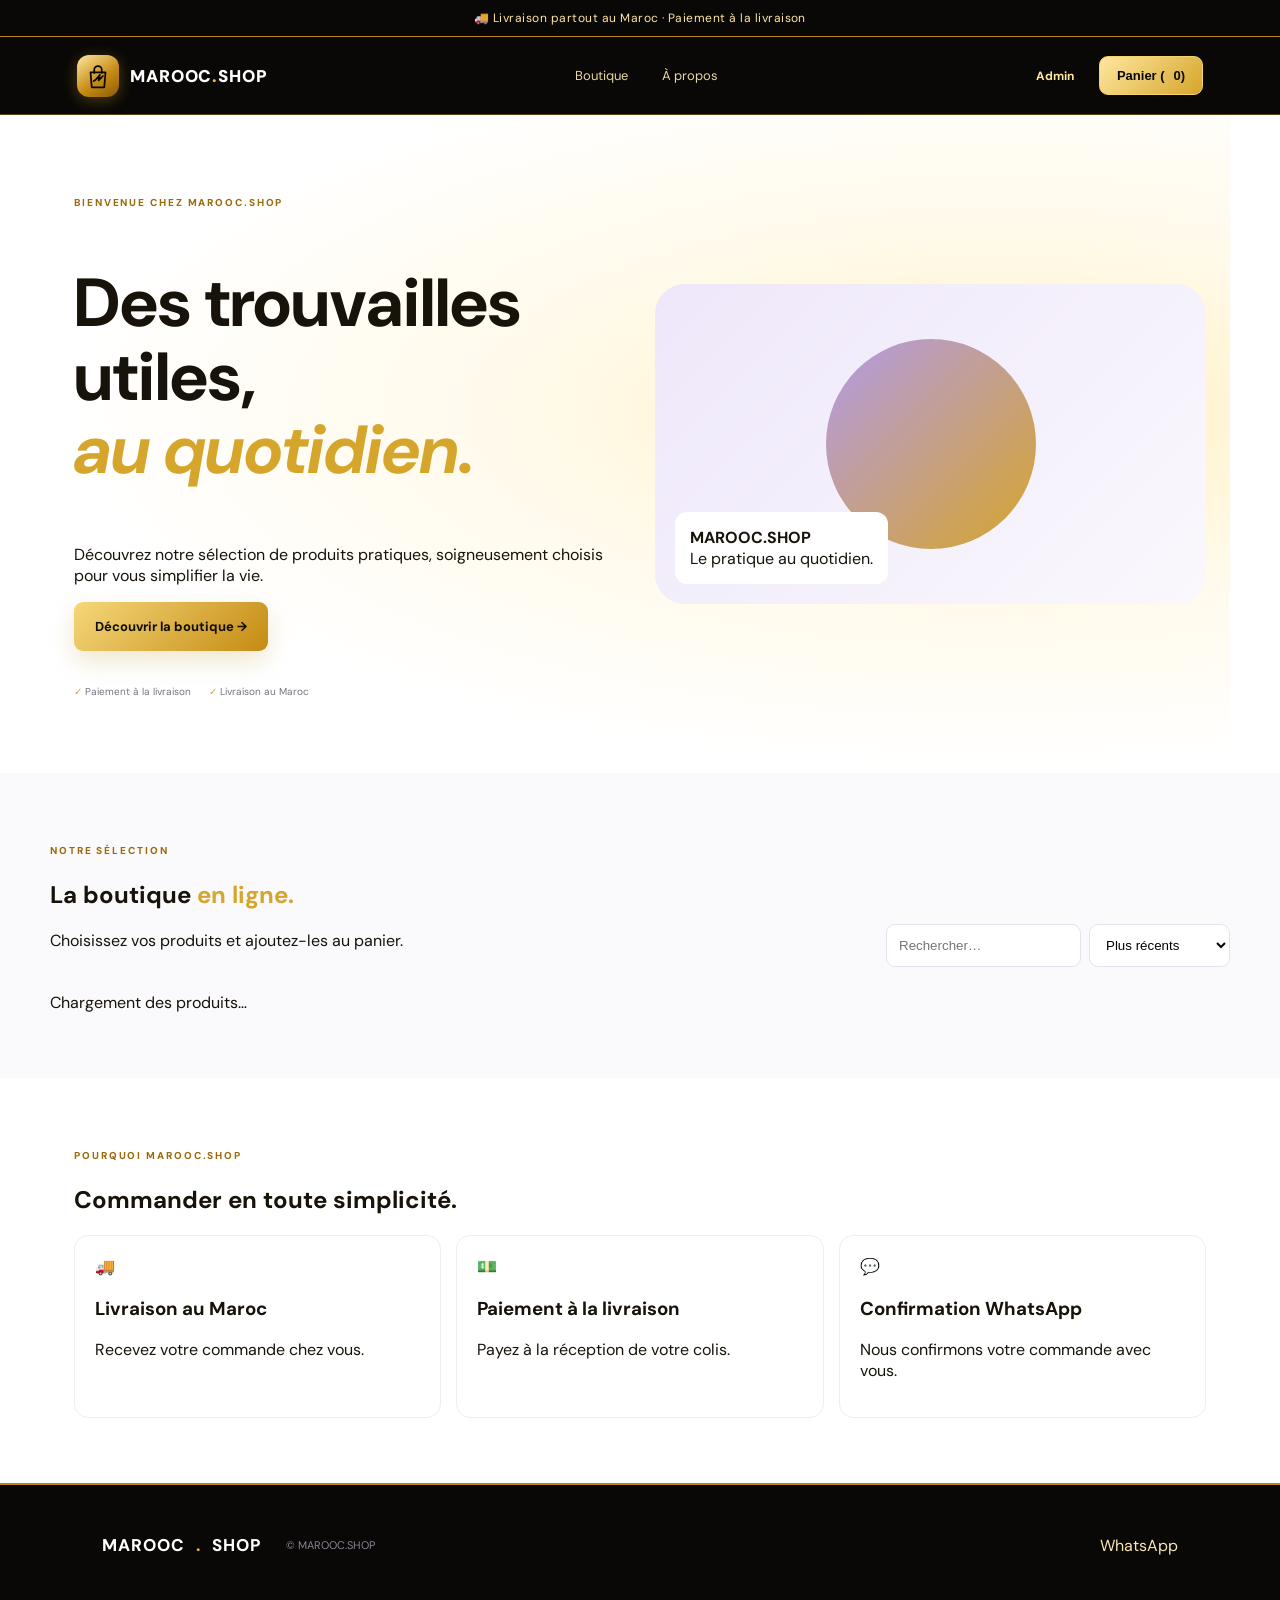
==== commit 35899329: "Install Meta Pixel 1826755945045355 on MAROOC SHOP" ====
--- a/index.html
+++ b/index.html
@@ -1 +1,13 @@
-<!doctype html><html lang="fr"><head><meta charset="UTF-8"><meta name="viewport" content="width=device-width,initial-scale=1"><title>MAROOC.SHOP — Boutique en ligne</title><link rel="preconnect" href="https://fonts.googleapis.com"><link href="https://fonts.googleapis.com/css2?family=DM+Sans:wght@400;500;600;700;800&display=swap" rel="stylesheet"><link rel="stylesheet" href="styles.css"></head><body><div class="announcement">🚚 Livraison partout au Maroc · Paiement à la livraison</div><header class="site-header"><a class="brand" href="#" aria-label="MAROOC SHOP — Accueil"><span class="brand-mark" aria-hidden="true"><svg viewBox="0 0 48 48"><path d="M12 18h24l-2 24H14L12 18Z" fill="none" stroke="currentColor" stroke-width="2.8" stroke-linejoin="round"/><path d="M18 19v-5a6 6 0 0 1 12 0v5" fill="none" stroke="currentColor" stroke-width="2.8" stroke-linecap="round"/><path d="M17 32c4-1 7-7 10-10l-2 9 7-7" fill="none" stroke="currentColor" stroke-width="2.8" stroke-linecap="round" stroke-linejoin="round"/></svg></span><span class="brand-word">MAROOC<span class="brand-dot">.</span>SHOP</span></a><nav><a href="#catalogue">Boutique</a><a href="#about">À propos</a></nav><div class="header-actions"><a class="admin-entry" href="/admin/" aria-label="Espace administrateur">Admin</a><button class="header-cta" id="cartOpen">Panier (<span id="cartCount">0</span>)</button></div></header><main><section class="shop-hero"><div class="hero-copy"><span class="eyebrow">BIENVENUE CHEZ MAROOC.SHOP</span><h1>Des trouvailles utiles,<br><em>au quotidien.</em></h1><p>Découvrez notre sélection de produits pratiques, soigneusement choisis pour vous simplifier la vie.</p><a class="btn btn-primary" href="#catalogue">Découvrir la boutique →</a><div class="trust-row"><span>✓ Paiement à la livraison</span><span>✓ Livraison au Maroc</span></div></div><div class="hero-art"><div class="hero-orb"></div><div class="hero-note"><b>MAROOC.SHOP</b><span>Le pratique au quotidien.</span></div></div></section><section id="catalogue" class="catalogue"><div class="catalogue-heading"><div><span class="section-kicker">NOTRE SÉLECTION</span><h2>La boutique <em>en ligne.</em></h2><p>Choisissez vos produits et ajoutez-les au panier.</p></div><div class="catalogue-tools"><input id="productSearch" placeholder="Rechercher…"><select id="sortProducts"><option value="newest">Plus récents</option><option value="price-asc">Prix croissant</option><option value="price-desc">Prix décroissant</option></select></div></div><div id="productGrid" class="product-grid">Chargement des produits…</div></section><section id="about" class="why-us"><span class="section-kicker">POURQUOI MAROOC.SHOP</span><h2>Commander en toute simplicité.</h2><div class="why-grid"><article><span>🚚</span><h3>Livraison au Maroc</h3><p>Recevez votre commande chez vous.</p></article><article><span>💵</span><h3>Paiement à la livraison</h3><p>Payez à la réception de votre colis.</p></article><article><span>💬</span><h3>Confirmation WhatsApp</h3><p>Nous confirmons votre commande avec vous.</p></article></div></section></main><footer><a class="brand brand-footer" href="#">MAROOC<span class="brand-dot">.</span>SHOP</a><p>© <span id="year"></span> MAROOC.SHOP</p><a id="contactWhatsApp" href="https://wa.me/212656219486">WhatsApp</a></footer><div id="cartDrawer" class="drawer-backdrop hidden"><aside class="cart-drawer"><div class="drawer-head"><h2>Mon panier</h2><button id="cartClose">×</button></div><div id="cartItems"></div><p>Sous-total : <b id="cartSubtotal">0 DH</b></p><p>Livraison : <b id="cartDelivery">Gratuite</b></p><h3>Total : <span id="cartTotal">0 DH</span></h3><button id="checkoutStart" class="btn btn-primary">Passer la commande</button></aside></div><div id="checkoutModal" class="modal-backdrop hidden"><section class="checkout-modal"><div class="drawer-head"><h2>Livraison</h2><button id="checkoutClose">×</button></div><form id="checkoutForm"><label>Nom complet<input name="name" required minlength="3"></label><label>Téléphone<input name="phone" required placeholder="06XXXXXXXX"></label><label>Ville<input name="city" id="checkoutCity" required autocomplete="address-level2" placeholder="Ex. Casablanca"></label><label>Adresse<textarea name="address" required></textarea></label><p id="checkoutError" class="form-error"></p><button id="submitOrder" class="btn btn-primary">Confirmer via WhatsApp</button></form></section></div><div id="productModal" class="modal-backdrop hidden"><section class="product-modal"><div class="drawer-head"><div><span class="section-kicker">DÉCOUVRIR LE PRODUIT</span><h2 id="detailTitle">Smart Laundry Cup</h2></div><button id="detailClose" type="button" aria-label="Fermer">×</button></div><div class="product-detail-layout"><div><img id="detailImage" class="detail-main-image" alt="Smart Laundry Cup"><div id="detailThumbs" class="detail-thumbs"></div></div><div class="detail-copy"><span class="detail-tag">MINI LAVE-LINGE PORTABLE</span><p id="detailDescription"></p><strong id="detailPrice" class="detail-price"></strong><p class="detail-note">Pour les petits lavages : sous-vêtements, chaussettes et vêtements délicats.</p><button id="detailAddCart" class="btn btn-primary" type="button">Ajouter au panier +</button></div></div><div id="detailVideoWrap" class="detail-video-wrap"><div><span class="section-kicker">DÉMONSTRATION</span><h3>Voyez comment il fonctionne</h3></div><video id="detailVideo" controls playsinline preload="metadata"></video><a id="detailVideoSource" target="_blank" rel="noopener noreferrer">Source de la vidéo</a></div></section></div><script src="supabase-config.js"></script><script type="module" src="script.js"></script></body></html>+<!doctype html><html lang="fr"><head><meta charset="UTF-8"><meta name="viewport" content="width=device-width,initial-scale=1"><title>MAROOC.SHOP — Boutique en ligne</title><link rel="preconnect" href="https://fonts.googleapis.com"><link href="https://fonts.googleapis.com/css2?family=DM+Sans:wght@400;500;600;700;800&display=swap" rel="stylesheet"><link rel="stylesheet" href="styles.css"><!-- Meta Pixel Code -->
+<script>
+!function(f,b,e,v,n,t,s)
+{if(f.fbq)return;n=f.fbq=function(){n.callMethod?
+n.callMethod.apply(n,arguments):n.queue.push(arguments)};
+if(!f._fbq)f._fbq=n;n.push=n;n.loaded=!0;n.version='2.0';
+n.queue=[];t=b.createElement(e);t.async=!0;t.src=v;
+s=b.getElementsByTagName(e)[0];s.parentNode.insertBefore(t,s)}
+(window, document,'script','https://connect.facebook.net/en_US/fbevents.js');
+fbq('init', '1826755945045355');
+fbq('track', 'PageView');
+</script>
+<!-- End Meta Pixel Code --></head><body><noscript><img height="1" width="1" style="display:none" src="https://www.facebook.com/tr?id=1826755945045355&ev=PageView&noscript=1"/></noscript><div class="announcement">🚚 Livraison partout au Maroc · Paiement à la livraison</div><header class="site-header"><a class="brand" href="#" aria-label="MAROOC SHOP — Accueil"><span class="brand-mark" aria-hidden="true"><svg viewBox="0 0 48 48"><path d="M12 18h24l-2 24H14L12 18Z" fill="none" stroke="currentColor" stroke-width="2.8" stroke-linejoin="round"/><path d="M18 19v-5a6 6 0 0 1 12 0v5" fill="none" stroke="currentColor" stroke-width="2.8" stroke-linecap="round"/><path d="M17 32c4-1 7-7 10-10l-2 9 7-7" fill="none" stroke="currentColor" stroke-width="2.8" stroke-linecap="round" stroke-linejoin="round"/></svg></span><span class="brand-word">MAROOC<span class="brand-dot">.</span>SHOP</span></a><nav><a href="#catalogue">Boutique</a><a href="#about">À propos</a></nav><div class="header-actions"><a class="admin-entry" href="/admin/" aria-label="Espace administrateur">Admin</a><button class="header-cta" id="cartOpen">Panier (<span id="cartCount">0</span>)</button></div></header><main><section class="shop-hero"><div class="hero-copy"><span class="eyebrow">BIENVENUE CHEZ MAROOC.SHOP</span><h1>Des trouvailles utiles,<br><em>au quotidien.</em></h1><p>Découvrez notre sélection de produits pratiques, soigneusement choisis pour vous simplifier la vie.</p><a class="btn btn-primary" href="#catalogue">Découvrir la boutique →</a><div class="trust-row"><span>✓ Paiement à la livraison</span><span>✓ Livraison au Maroc</span></div></div><div class="hero-art"><div class="hero-orb"></div><div class="hero-note"><b>MAROOC.SHOP</b><span>Le pratique au quotidien.</span></div></div></section><section id="catalogue" class="catalogue"><div class="catalogue-heading"><div><span class="section-kicker">NOTRE SÉLECTION</span><h2>La boutique <em>en ligne.</em></h2><p>Choisissez vos produits et ajoutez-les au panier.</p></div><div class="catalogue-tools"><input id="productSearch" placeholder="Rechercher…"><select id="sortProducts"><option value="newest">Plus récents</option><option value="price-asc">Prix croissant</option><option value="price-desc">Prix décroissant</option></select></div></div><div id="productGrid" class="product-grid">Chargement des produits…</div></section><section id="about" class="why-us"><span class="section-kicker">POURQUOI MAROOC.SHOP</span><h2>Commander en toute simplicité.</h2><div class="why-grid"><article><span>🚚</span><h3>Livraison au Maroc</h3><p>Recevez votre commande chez vous.</p></article><article><span>💵</span><h3>Paiement à la livraison</h3><p>Payez à la réception de votre colis.</p></article><article><span>💬</span><h3>Confirmation WhatsApp</h3><p>Nous confirmons votre commande avec vous.</p></article></div></section></main><footer><a class="brand brand-footer" href="#">MAROOC<span class="brand-dot">.</span>SHOP</a><p>© <span id="year"></span> MAROOC.SHOP</p><a id="contactWhatsApp" href="https://wa.me/212656219486">WhatsApp</a></footer><div id="cartDrawer" class="drawer-backdrop hidden"><aside class="cart-drawer"><div class="drawer-head"><h2>Mon panier</h2><button id="cartClose">×</button></div><div id="cartItems"></div><p>Sous-total : <b id="cartSubtotal">0 DH</b></p><p>Livraison : <b id="cartDelivery">Gratuite</b></p><h3>Total : <span id="cartTotal">0 DH</span></h3><button id="checkoutStart" class="btn btn-primary">Passer la commande</button></aside></div><div id="checkoutModal" class="modal-backdrop hidden"><section class="checkout-modal"><div class="drawer-head"><h2>Livraison</h2><button id="checkoutClose">×</button></div><form id="checkoutForm"><label>Nom complet<input name="name" required minlength="3"></label><label>Téléphone<input name="phone" required placeholder="06XXXXXXXX"></label><label>Ville<input name="city" id="checkoutCity" required autocomplete="address-level2" placeholder="Ex. Casablanca"></label><label>Adresse<textarea name="address" required></textarea></label><p id="checkoutError" class="form-error"></p><button id="submitOrder" class="btn btn-primary">Confirmer via WhatsApp</button></form></section></div><div id="productModal" class="modal-backdrop hidden"><section class="product-modal"><div class="drawer-head"><div><span class="section-kicker">DÉCOUVRIR LE PRODUIT</span><h2 id="detailTitle">Smart Laundry Cup</h2></div><button id="detailClose" type="button" aria-label="Fermer">×</button></div><div class="product-detail-layout"><div><img id="detailImage" class="detail-main-image" alt="Smart Laundry Cup"><div id="detailThumbs" class="detail-thumbs"></div></div><div class="detail-copy"><span class="detail-tag">MINI LAVE-LINGE PORTABLE</span><p id="detailDescription"></p><strong id="detailPrice" class="detail-price"></strong><p class="detail-note">Pour les petits lavages : sous-vêtements, chaussettes et vêtements délicats.</p><button id="detailAddCart" class="btn btn-primary" type="button">Ajouter au panier +</button></div></div><div id="detailVideoWrap" class="detail-video-wrap"><div><span class="section-kicker">DÉMONSTRATION</span><h3>Voyez comment il fonctionne</h3></div><video id="detailVideo" controls playsinline preload="metadata"></video><a id="detailVideoSource" target="_blank" rel="noopener noreferrer">Source de la vidéo</a></div></section></div><script src="supabase-config.js"></script><script type="module" src="script.js"></script></body></html>
--- a/styles.css
+++ b/styles.css
@@ -1,5 +1,5 @@
-:root{--purple:#7045c8;--deep:#43218e;--ink:#201a2b;--muted:#777181;--lav:#f2edff;--line:#e9e4f0;--white:#fff}*{box-sizing:border-box}html{scroll-behavior:smooth}body{margin:0;color:var(--ink);font-family:"DM Sans","Tajawal",sans-serif;background:#fff}a{color:inherit;text-decoration:none}.announcement{background:#25163f;color:#fff;text-align:center;padding:10px 16px;font-size:12px;letter-spacing:.04em}.site-header{height:78px;padding:0 max(6vw,24px);display:flex;align-items:center;justify-content:space-between;border-bottom:1px solid #f1edf5;background:#fff}.brand{display:flex;align-items:center;gap:10px;font-weight:800;letter-spacing:.07em;font-size:17px}.brand-mark{width:34px;height:34px;border-radius:11px;background:var(--purple);color:white;display:grid;place-items:center;font-size:19px}.brand-dot{color:var(--purple)}nav{display:flex;gap:34px;color:#686171;font-size:13px}nav a:hover,.text-link:hover{color:var(--purple)}.header-cta{border:1px solid #ded4f0;padding:11px 17px;border-radius:9px;font-size:13px;font-weight:700}.header-cta span{color:var(--purple);margin-left:9px}.hero{padding:72px max(8vw,24px) 82px;display:grid;grid-template-columns:1fr 1fr;gap:40px;align-items:center;min-height:620px;background:radial-gradient(ellipse at 80% 48%,#f2ebff 0,rgba(248,245,255,.4) 35%,#fff 68%)}.eyebrow,.section-kicker{font-size:10px;letter-spacing:.19em;font-weight:800;color:var(--purple)}.pulse{display:inline-block;width:7px;height:7px;border-radius:50%;background:#8b63df;margin-right:8px;box-shadow:0 0 0 4px #eee7ff}.hero h1{font-size:clamp(48px,6vw,76px);line-height:1.02;letter-spacing:-.06em;margin:23px 0 19px;font-weight:800}.hero h1 em,h2 em{font-style:normal;color:var(--purple)}.hero-lead{max-width:490px;color:var(--muted);font-size:16px;line-height:1.8}.hero-lead strong{color:#33264b}.price-line{display:flex;align-items:center;gap:13px;margin:26px 0}.price{font-size:34px;font-weight:800;letter-spacing:-.04em}.old-price{font-size:14px;color:#a7a1ad;text-decoration:line-through}.deal{font-size:9px;font-weight:800;color:#6941bd;background:#eee7ff;padding:7px 9px;border-radius:5px;letter-spacing:.08em}.hero-actions{display:flex;align-items:center;gap:22px}.btn{display:inline-flex;justify-content:center;align-items:center;gap:22px;padding:16px 21px;border-radius:9px;font-size:13px;font-weight:700;border:0;cursor:pointer;transition:.2s}.btn:hover{transform:translateY(-2px);filter:brightness(1.06)}.btn-primary{background:var(--purple);color:#fff;box-shadow:0 10px 24px #7045c833}.btn span{font-size:18px}.text-link{font-size:12px;font-weight:700}.trust-row{display:flex;flex-wrap:wrap;gap:18px;margin-top:34px;color:#777181;font-size:10px}.trust-row span:first-letter{color:var(--purple)}.product-stage{min-height:440px;position:relative;display:grid;place-items:center}.stage-glow{position:absolute;width:min(400px,85%);aspect-ratio:1;border-radius:50%;background:radial-gradient(circle,#e6d9ff 0,#f5f0ff 53%,transparent 70%)}.stage-tag{position:absolute;right:3%;top:7%;font-size:10px;line-height:1.5;letter-spacing:.16em;font-weight:800;color:#8b6acb;text-align:right}.machine{position:relative;width:235px;height:365px;z-index:1;filter:drop-shadow(0 24px 22px #49317b2a);display:flex;flex-direction:column;align-items:center}.machine-lid{width:190px;height:24px;border-radius:50% 50% 10px 10px;background:linear-gradient(90deg,#9a7be1,#d6c7f5 48%,#8d6ad4);border:3px solid #7954c8;z-index:2}.machine-glass{height:178px;width:174px;border:7px solid #b7a1e6;border-top:0;border-radius:0 0 42% 42%/0 0 17% 17%;background:linear-gradient(100deg,#ffffffaa,#d8eaff88 50%,#fff9);position:relative;overflow:hidden;box-shadow:inset 0 0 18px #7251b42b}.water-line{position:absolute;bottom:10px;height:42px;background:linear-gradient(#a8d8f766,#8dc8f777);width:100%;border-radius:50% 50% 0 0}.cloth{position:absolute;border-radius:45%;background:#f8f6ff;opacity:.9}.cloth-one{width:65px;height:28px;bottom:33px;left:22px;transform:rotate(25deg)}.cloth-two{width:54px;height:22px;bottom:54px;right:20px;transform:rotate(-28deg);background:#d6c8f1}.cloth-three{width:50px;height:23px;bottom:20px;right:48px;transform:rotate(9deg)}.machine-neck{width:185px;height:15px;background:linear-gradient(90deg,#8c69d3,#c7b5ee,#7952c3);border-radius:4px}.machine-base{width:225px;height:132px;background:linear-gradient(105deg,#633bb6,#9470df 47%,#5630a7);border-radius:17px 17px 27px 27px;position:relative;box-shadow:inset 0 5px 10px #ffffff2b}.display{position:absolute;top:20px;left:50%;transform:translateX(-50%);width:68px;height:30px;border-radius:5px;background:#302849;color:#b8f3e3;display:grid;place-items:center;font-family:monospace;font-size:19px;letter-spacing:4px;box-shadow:inset 0 0 7px #000}.controls{position:absolute;top:65px;left:0;right:0;display:flex;justify-content:center;gap:25px}.controls i{width:23px;height:23px;border-radius:50%;background:linear-gradient(135deg,#eee8ff,#a98de5);border:3px solid #55349f;box-shadow:0 2px 4px #32156c66}.brand-mini{position:absolute;bottom:14px;left:0;right:0;text-align:center;font-size:7px;letter-spacing:.2em;color:#e7dcff}.stage-caption{position:absolute;bottom:1%;left:50%;transform:translateX(-50%);font-size:10px;color:#827991;white-space:nowrap}.caption-dot{display:inline-block;width:6px;height:6px;background:#7c55cb;border-radius:50%;margin-right:7px}.benefits{padding:90px max(9vw,24px);text-align:center;background:#fbfaff}.benefits h2,.details h2,.order-intro h2{font-size:clamp(34px,4vw,48px);letter-spacing:-.05em;line-height:1.12;margin:15px 0 42px}.benefit-grid{display:grid;grid-template-columns:repeat(3,1fr);gap:18px;text-align:left}.benefit{background:#fff;border:1px solid #eee9f5;padding:28px;border-radius:14px}.benefit-icon{width:43px;height:43px;border-radius:12px;background:#f0eaff;color:var(--purple);display:grid;place-items:center;font-size:22px}.benefit h3{font-size:16px;margin:20px 0 8px}.benefit p{font-size:12px;line-height:1.8;color:var(--muted);margin:0}.details{padding:100px max(10vw,24px);display:grid;grid-template-columns:1fr 1fr;gap:9vw;align-items:center}.details-visual{min-height:360px;position:relative;display:grid;place-items:center;background:linear-gradient(140deg,#f1ebff,#faf8ff);border-radius:22px;overflow:hidden}.detail-orbit{position:absolute;border:1px solid #d8c9f5;border-radius:50%;width:310px;height:310px}.orbit-b{width:230px;height:230px;border-style:dashed}.detail-card{position:relative;width:190px;height:230px;border-radius:17px;background:linear-gradient(145deg,#7d56cf,#43218e);color:#fff;padding:25px;box-shadow:0 25px 45px #4d2b8c40;display:flex;flex-direction:column;justify-content:space-between}.detail-card span{font-size:9px;letter-spacing:.2em}.detail-card strong{font-size:30px;line-height:1;letter-spacing:-.04em}.detail-card small{font-size:9px;color:#e0d4ff}.details h2{margin:14px 0 18px}.details-copy>p{font-size:13px;line-height:1.9;color:var(--muted);max-width:460px}.details-copy ul{list-style:none;padding:0;margin:25px 0 28px;display:grid;gap:13px;font-size:12px}.details-copy li span{color:var(--purple);font-weight:800;margin-right:10px}.btn-dark{background:#25163f;color:#fff}.offer-strip{margin:0 max(6vw,20px) 90px;background:linear-gradient(105deg,#4a278f,#7950c8);border-radius:18px;padding:34px 5%;display:flex;align-items:center;justify-content:space-between;gap:20px;color:#fff}.offer-strip .section-kicker{color:#d9caff}.offer-strip h2{font-size:24px;margin:9px 0 0;letter-spacing:-.03em}.offer-price{display:flex;flex-direction:column;gap:5px}.offer-price strong{font-size:31px}.offer-price span{font-size:10px;color:#e0d6f6}.btn-light{background:#fff;color:#4b2a8e;white-space:nowrap}.order-section{padding:90px max(9vw,24px);background:#faf9fc;display:grid;grid-template-columns:.85fr 1.15fr;gap:8vw;align-items:start}.order-intro h2{margin:15px 0 20px}.order-intro>p{font-size:13px;line-height:1.9;color:var(--muted);max-width:390px}.order-perks{display:grid;gap:14px;margin-top:35px;font-size:11px;color:#6e6678}.order-form{background:#fff;padding:34px;border:1px solid #eee9f5;border-radius:16px;box-shadow:0 18px 45px #3c28600b}.form-heading{display:flex;justify-content:space-between;align-items:center;margin-bottom:25px}.form-heading h3{margin:8px 0 0;font-size:19px}.form-step{font-size:10px;color:#aaa1b5}.order-form label{display:grid;gap:8px;margin-bottom:17px;font-size:11px;font-weight:700;color:#51495d}.order-form input,.order-form textarea{width:100%;border:1px solid #e7e1ed;border-radius:8px;padding:13px 14px;font:400 12px "DM Sans",sans-serif;outline:none;resize:vertical;background:#fff}.order-form input:focus,.order-form textarea:focus{border-color:#9b7bdb;box-shadow:0 0 0 3px #f1ebff}.form-row{display:grid;grid-template-columns:1fr 1fr;gap:14px}.quantity-row{display:flex;align-items:center;justify-content:space-between;padding:17px 0;border-top:1px solid var(--line);border-bottom:1px solid var(--line)}.quantity-row>div:first-child{display:grid;gap:5px;font-size:12px}.quantity-row small{font-size:10px;color:#91899b}.quantity-control{display:flex;align-items:center;gap:13px}.quantity-control button{width:28px;height:28px;border:1px solid #e5ddef;background:#faf8ff;color:var(--purple);border-radius:7px;font-size:17px;cursor:pointer}.quantity-control output{font-size:13px;font-weight:800;min-width:12px;text-align:center}.total-row,.total-final{display:flex;justify-content:space-between;padding:11px 0;font-size:11px;color:#777181}.total-row strong{color:#31283e}.delivery-row strong{color:#38835d;font-size:10px}.total-final{border-top:1px solid var(--line);margin-top:5px;padding:17px 0;color:#292036;font-size:13px;font-weight:700}.total-final strong{font-size:23px;color:var(--purple)}.submit-btn{width:100%;margin-top:10px}.form-note{text-align:center;font-size:9px;line-height:1.6;color:#938b9d;margin:13px 0 0}.form-error{color:#bf2e45;font-size:11px;margin:8px 0 0}footer{padding:42px max(8vw,24px);display:flex;align-items:center;gap:25px;flex-wrap:wrap;border-top:1px solid #f0edf3}footer p{font-size:11px;color:#8c8495;margin-right:auto}footer>div{display:flex;gap:20px;font-size:11px;color:#6e6678}footer>small{width:100%;font-size:9px;color:#aaa2b0}.footer-brand{font-size:13px}.footer-brand .brand-mark{width:28px;height:28px;font-size:15px}.floating-wa{position:fixed;right:22px;bottom:22px;width:52px;height:52px;border-radius:50%;background:#20bd68;color:white;display:grid;place-items:center;font-size:25px;box-shadow:0 8px 24px #159e5144;z-index:5}@media(max-width:800px){.site-header{height:66px}nav{display:none}.hero{grid-template-columns:1fr;padding-top:55px;gap:10px}.hero-copy{text-align:center}.hero-lead{margin-left:auto;margin-right:auto}.price-line,.hero-actions,.trust-row{justify-content:center}.product-stage{min-height:390px}.benefits{padding-top:65px;padding-bottom:65px}.benefit-grid{grid-template-columns:1fr}.details{grid-template-columns:1fr;padding-top:65px;padding-bottom:65px;gap:40px}.details-visual{min-height:320px}.offer-strip{flex-wrap:wrap;margin-bottom:60px}.offer-strip>div:first-child{width:100%}.order-section{grid-template-columns:1fr;padding-top:65px;padding-bottom:65px;gap:35px}.order-intro h2 br{display:none}}@media(max-width:480px){.announcement{font-size:10px}.site-header{padding:0 18px}.brand{font-size:14px}.header-cta{padding:9px 11px;font-size:11px}.hero{padding:48px 20px 55px}.hero h1{font-size:49px}.hero-actions{flex-direction:column;gap:15px}.trust-row{gap:10px;font-size:9px}.product-stage{min-height:370px}.machine{transform:scale(.9)}.benefits h2,.details h2,.order-intro h2{font-size:36px}.details{padding-left:20px;padding-right:20px}.offer-strip{padding:28px 22px}.offer-strip h2{font-size:20px}.offer-price strong{font-size:27px}.order-section{padding-left:18px;padding-right:18px}.order-form{padding:22px 17px}.form-row{grid-template-columns:1fr;gap:0}footer{gap:14px}footer p{width:100%;margin:0}footer>div{width:100%;justify-content:space-between}.floating-wa{right:15px;bottom:15px}}
-.shop-hero{max-width:1180px;margin:auto;padding:75px 24px;display:grid;grid-template-columns:1fr 1fr;align-items:center;gap:30px}.shop-hero h1{font-size:clamp(40px,6vw,68px);line-height:1.08}.shop-hero h1 em,.catalogue h2 em{color:#7045c8}.hero-art{height:320px;border-radius:30px;background:linear-gradient(135deg,#eee7fa,#faf8fd);display:grid;place-items:center;position:relative}.hero-orb{width:210px;height:210px;border-radius:50%;background:linear-gradient(135deg,#b39ae8,#7045c8)}.hero-note{position:absolute;bottom:20px;left:20px;background:white;padding:15px;border-radius:12px;display:grid}.catalogue{padding:65px max(24px,calc((100% - 1180px)/2));background:#faf9fc}.catalogue-heading{display:flex;justify-content:space-between;gap:20px;align-items:end;margin-bottom:25px}.catalogue-tools{display:flex;gap:8px}.catalogue-tools input,.catalogue-tools select,.checkout-modal input,.checkout-modal textarea{padding:12px;border:1px solid #e7e1ef;border-radius:9px;background:white}.product-grid{display:grid;grid-template-columns:repeat(3,1fr);gap:20px}.product-card{background:white;border:1px solid #eee9f4;border-radius:15px;overflow:hidden}.product-image{height:220px;background:#f3eff9;display:grid;place-items:center}.product-image img{width:100%;height:100%;object-fit:contain;padding:15px}.image-placeholder{text-align:center;color:#7045c8}.image-placeholder b{font-size:32px}.product-info{padding:18px}.product-info p{color:#81798d;min-height:38px}.product-price{display:flex;gap:10px;align-items:center;margin:12px 0}.product-price strong{font-size:21px;color:#7045c8}.product-price del{color:#999}.add-cart{width:100%;margin-top:12px}.why-us{max-width:1180px;margin:auto;padding:65px 24px}.why-grid{display:grid;grid-template-columns:repeat(3,1fr);gap:15px}.why-grid article{padding:20px;border:1px solid #eee;border-radius:14px}.drawer-backdrop,.modal-backdrop{position:fixed;inset:0;background:#180d2999;z-index:99;display:flex;justify-content:flex-end}.hidden{display:none!important}.cart-drawer{background:white;width:min(440px,100%);height:100%;padding:24px;overflow:auto}.drawer-head{display:flex;justify-content:space-between;align-items:center}.cart-item{padding:14px 0;border-bottom:1px solid #eee;display:flex;gap:8px;align-items:center;flex-wrap:wrap}.cart-item button,.drawer-head button{border:0;padding:7px 12px;border-radius:8px}.modal-backdrop{justify-content:center;align-items:center;padding:15px}.checkout-modal{background:white;border-radius:16px;padding:24px;width:min(540px,100%)}.checkout-modal label{display:grid;gap:7px;margin:12px 0}.checkout-modal input,.checkout-modal textarea{width:100%;font:inherit}.checkout-modal .btn{width:100%}.form-error{color:#b33}.empty-products{padding:35px;text-align:center;grid-column:1/-1}@media(max-width:760px){.shop-hero{grid-template-columns:1fr;padding:45px 20px}.hero-art{height:230px}.product-grid{grid-template-columns:repeat(2,minmax(0,1fr))}.catalogue-heading{display:block}.catalogue-tools{margin-top:15px}.catalogue-tools input{min-width:0;width:60%}.why-grid{grid-template-columns:1fr}}@media(max-width:480px){.product-image{height:145px}.product-info{padding:12px}.product-info h3{font-size:15px}.product-info p{font-size:12px}.add-cart{font-size:12px;padding:10px 5px}.site-header nav{display:none}}
+:root{--purple:#D6A52B;--deep:#8C5A08;--ink:#17130A;--muted:#756B58;--lav:#FFF4D6;--line:#EAD9A8;--white:#fff;--gold:#D6A52B;--gold-light:#FFE7A0;--black:#090806}*{box-sizing:border-box}html{scroll-behavior:smooth}body{margin:0;color:var(--ink);font-family:"DM Sans","Tajawal",sans-serif;background:#fff}a{color:inherit;text-decoration:none}.announcement{background:#090806;color:#fff;text-align:center;padding:10px 16px;font-size:12px;letter-spacing:.04em}.site-header{height:78px;padding:0 max(6vw,24px);display:flex;align-items:center;justify-content:space-between;border-bottom:1px solid #f1edf5;background:#fff}.brand{display:flex;align-items:center;gap:10px;font-weight:800;letter-spacing:.07em;font-size:17px}.brand-mark{width:34px;height:34px;border-radius:11px;background:var(--purple);color:white;display:grid;place-items:center;font-size:19px}.brand-dot{color:var(--purple)}nav{display:flex;gap:34px;color:#686171;font-size:13px}nav a:hover,.text-link:hover{color:var(--purple)}.header-cta{border:1px solid #ded4f0;padding:11px 17px;border-radius:9px;font-size:13px;font-weight:700}.header-cta span{color:var(--purple);margin-left:9px}.hero{padding:72px max(8vw,24px) 82px;display:grid;grid-template-columns:1fr 1fr;gap:40px;align-items:center;min-height:620px;background:radial-gradient(ellipse at 80% 48%,#f2ebff 0,rgba(248,245,255,.4) 35%,#fff 68%)}.eyebrow,.section-kicker{font-size:10px;letter-spacing:.19em;font-weight:800;color:var(--purple)}.pulse{display:inline-block;width:7px;height:7px;border-radius:50%;background:#8b63df;margin-right:8px;box-shadow:0 0 0 4px #eee7ff}.hero h1{font-size:clamp(48px,6vw,76px);line-height:1.02;letter-spacing:-.06em;margin:23px 0 19px;font-weight:800}.hero h1 em,h2 em{font-style:normal;color:var(--purple)}.hero-lead{max-width:490px;color:var(--muted);font-size:16px;line-height:1.8}.hero-lead strong{color:#33264b}.price-line{display:flex;align-items:center;gap:13px;margin:26px 0}.price{font-size:34px;font-weight:800;letter-spacing:-.04em}.old-price{font-size:14px;color:#a7a1ad;text-decoration:line-through}.deal{font-size:9px;font-weight:800;color:#6941bd;background:#eee7ff;padding:7px 9px;border-radius:5px;letter-spacing:.08em}.hero-actions{display:flex;align-items:center;gap:22px}.btn{display:inline-flex;justify-content:center;align-items:center;gap:22px;padding:16px 21px;border-radius:9px;font-size:13px;font-weight:700;border:0;cursor:pointer;transition:.2s}.btn:hover{transform:translateY(-2px);filter:brightness(1.06)}.btn-primary{background:var(--purple);color:#fff;box-shadow:0 10px 24px #D6A52B33}.btn span{font-size:18px}.text-link{font-size:12px;font-weight:700}.trust-row{display:flex;flex-wrap:wrap;gap:18px;margin-top:34px;color:#777181;font-size:10px}.trust-row span:first-letter{color:var(--purple)}.product-stage{min-height:440px;position:relative;display:grid;place-items:center}.stage-glow{position:absolute;width:min(400px,85%);aspect-ratio:1;border-radius:50%;background:radial-gradient(circle,#e6d9ff 0,#f5f0ff 53%,transparent 70%)}.stage-tag{position:absolute;right:3%;top:7%;font-size:10px;line-height:1.5;letter-spacing:.16em;font-weight:800;color:#8b6acb;text-align:right}.machine{position:relative;width:235px;height:365px;z-index:1;filter:drop-shadow(0 24px 22px #49317b2a);display:flex;flex-direction:column;align-items:center}.machine-lid{width:190px;height:24px;border-radius:50% 50% 10px 10px;background:linear-gradient(90deg,#9a7be1,#d6c7f5 48%,#8d6ad4);border:3px solid #7954c8;z-index:2}.machine-glass{height:178px;width:174px;border:7px solid #b7a1e6;border-top:0;border-radius:0 0 42% 42%/0 0 17% 17%;background:linear-gradient(100deg,#ffffffaa,#d8eaff88 50%,#fff9);position:relative;overflow:hidden;box-shadow:inset 0 0 18px #7251b42b}.water-line{position:absolute;bottom:10px;height:42px;background:linear-gradient(#a8d8f766,#8dc8f777);width:100%;border-radius:50% 50% 0 0}.cloth{position:absolute;border-radius:45%;background:#f8f6ff;opacity:.9}.cloth-one{width:65px;height:28px;bottom:33px;left:22px;transform:rotate(25deg)}.cloth-two{width:54px;height:22px;bottom:54px;right:20px;transform:rotate(-28deg);background:#d6c8f1}.cloth-three{width:50px;height:23px;bottom:20px;right:48px;transform:rotate(9deg)}.machine-neck{width:185px;height:15px;background:linear-gradient(90deg,#8c69d3,#c7b5ee,#7952c3);border-radius:4px}.machine-base{width:225px;height:132px;background:linear-gradient(105deg,#633bb6,#9470df 47%,#5630a7);border-radius:17px 17px 27px 27px;position:relative;box-shadow:inset 0 5px 10px #ffffff2b}.display{position:absolute;top:20px;left:50%;transform:translateX(-50%);width:68px;height:30px;border-radius:5px;background:#302849;color:#b8f3e3;display:grid;place-items:center;font-family:monospace;font-size:19px;letter-spacing:4px;box-shadow:inset 0 0 7px #000}.controls{position:absolute;top:65px;left:0;right:0;display:flex;justify-content:center;gap:25px}.controls i{width:23px;height:23px;border-radius:50%;background:linear-gradient(135deg,#eee8ff,#a98de5);border:3px solid #55349f;box-shadow:0 2px 4px #32156c66}.brand-mini{position:absolute;bottom:14px;left:0;right:0;text-align:center;font-size:7px;letter-spacing:.2em;color:#e7dcff}.stage-caption{position:absolute;bottom:1%;left:50%;transform:translateX(-50%);font-size:10px;color:#827991;white-space:nowrap}.caption-dot{display:inline-block;width:6px;height:6px;background:#7c55cb;border-radius:50%;margin-right:7px}.benefits{padding:90px max(9vw,24px);text-align:center;background:#fbfaff}.benefits h2,.details h2,.order-intro h2{font-size:clamp(34px,4vw,48px);letter-spacing:-.05em;line-height:1.12;margin:15px 0 42px}.benefit-grid{display:grid;grid-template-columns:repeat(3,1fr);gap:18px;text-align:left}.benefit{background:#fff;border:1px solid #eee9f5;padding:28px;border-radius:14px}.benefit-icon{width:43px;height:43px;border-radius:12px;background:#f0eaff;color:var(--purple);display:grid;place-items:center;font-size:22px}.benefit h3{font-size:16px;margin:20px 0 8px}.benefit p{font-size:12px;line-height:1.8;color:var(--muted);margin:0}.details{padding:100px max(10vw,24px);display:grid;grid-template-columns:1fr 1fr;gap:9vw;align-items:center}.details-visual{min-height:360px;position:relative;display:grid;place-items:center;background:linear-gradient(140deg,#f1ebff,#faf8ff);border-radius:22px;overflow:hidden}.detail-orbit{position:absolute;border:1px solid #d8c9f5;border-radius:50%;width:310px;height:310px}.orbit-b{width:230px;height:230px;border-style:dashed}.detail-card{position:relative;width:190px;height:230px;border-radius:17px;background:linear-gradient(145deg,#7d56cf,#8C5A08);color:#fff;padding:25px;box-shadow:0 25px 45px #4d2b8c40;display:flex;flex-direction:column;justify-content:space-between}.detail-card span{font-size:9px;letter-spacing:.2em}.detail-card strong{font-size:30px;line-height:1;letter-spacing:-.04em}.detail-card small{font-size:9px;color:#e0d4ff}.details h2{margin:14px 0 18px}.details-copy>p{font-size:13px;line-height:1.9;color:var(--muted);max-width:460px}.details-copy ul{list-style:none;padding:0;margin:25px 0 28px;display:grid;gap:13px;font-size:12px}.details-copy li span{color:var(--purple);font-weight:800;margin-right:10px}.btn-dark{background:#090806;color:#fff}.offer-strip{margin:0 max(6vw,20px) 90px;background:linear-gradient(105deg,#4a278f,#7950c8);border-radius:18px;padding:34px 5%;display:flex;align-items:center;justify-content:space-between;gap:20px;color:#fff}.offer-strip .section-kicker{color:#d9caff}.offer-strip h2{font-size:24px;margin:9px 0 0;letter-spacing:-.03em}.offer-price{display:flex;flex-direction:column;gap:5px}.offer-price strong{font-size:31px}.offer-price span{font-size:10px;color:#e0d6f6}.btn-light{background:#fff;color:#4b2a8e;white-space:nowrap}.order-section{padding:90px max(9vw,24px);background:#faf9fc;display:grid;grid-template-columns:.85fr 1.15fr;gap:8vw;align-items:start}.order-intro h2{margin:15px 0 20px}.order-intro>p{font-size:13px;line-height:1.9;color:var(--muted);max-width:390px}.order-perks{display:grid;gap:14px;margin-top:35px;font-size:11px;color:#6e6678}.order-form{background:#fff;padding:34px;border:1px solid #eee9f5;border-radius:16px;box-shadow:0 18px 45px #3c28600b}.form-heading{display:flex;justify-content:space-between;align-items:center;margin-bottom:25px}.form-heading h3{margin:8px 0 0;font-size:19px}.form-step{font-size:10px;color:#aaa1b5}.order-form label{display:grid;gap:8px;margin-bottom:17px;font-size:11px;font-weight:700;color:#51495d}.order-form input,.order-form textarea{width:100%;border:1px solid #e7e1ed;border-radius:8px;padding:13px 14px;font:400 12px "DM Sans",sans-serif;outline:none;resize:vertical;background:#fff}.order-form input:focus,.order-form textarea:focus{border-color:#9b7bdb;box-shadow:0 0 0 3px #f1ebff}.form-row{display:grid;grid-template-columns:1fr 1fr;gap:14px}.quantity-row{display:flex;align-items:center;justify-content:space-between;padding:17px 0;border-top:1px solid var(--line);border-bottom:1px solid var(--line)}.quantity-row>div:first-child{display:grid;gap:5px;font-size:12px}.quantity-row small{font-size:10px;color:#91899b}.quantity-control{display:flex;align-items:center;gap:13px}.quantity-control button{width:28px;height:28px;border:1px solid #e5ddef;background:#faf8ff;color:var(--purple);border-radius:7px;font-size:17px;cursor:pointer}.quantity-control output{font-size:13px;font-weight:800;min-width:12px;text-align:center}.total-row,.total-final{display:flex;justify-content:space-between;padding:11px 0;font-size:11px;color:#777181}.total-row strong{color:#31283e}.delivery-row strong{color:#38835d;font-size:10px}.total-final{border-top:1px solid var(--line);margin-top:5px;padding:17px 0;color:#292036;font-size:13px;font-weight:700}.total-final strong{font-size:23px;color:var(--purple)}.submit-btn{width:100%;margin-top:10px}.form-note{text-align:center;font-size:9px;line-height:1.6;color:#938b9d;margin:13px 0 0}.form-error{color:#bf2e45;font-size:11px;margin:8px 0 0}footer{padding:42px max(8vw,24px);display:flex;align-items:center;gap:25px;flex-wrap:wrap;border-top:1px solid #f0edf3}footer p{font-size:11px;color:#8c8495;margin-right:auto}footer>div{display:flex;gap:20px;font-size:11px;color:#6e6678}footer>small{width:100%;font-size:9px;color:#aaa2b0}.footer-brand{font-size:13px}.footer-brand .brand-mark{width:28px;height:28px;font-size:15px}.floating-wa{position:fixed;right:22px;bottom:22px;width:52px;height:52px;border-radius:50%;background:#20bd68;color:white;display:grid;place-items:center;font-size:25px;box-shadow:0 8px 24px #159e5144;z-index:5}@media(max-width:800px){.site-header{height:66px}nav{display:none}.hero{grid-template-columns:1fr;padding-top:55px;gap:10px}.hero-copy{text-align:center}.hero-lead{margin-left:auto;margin-right:auto}.price-line,.hero-actions,.trust-row{justify-content:center}.product-stage{min-height:390px}.benefits{padding-top:65px;padding-bottom:65px}.benefit-grid{grid-template-columns:1fr}.details{grid-template-columns:1fr;padding-top:65px;padding-bottom:65px;gap:40px}.details-visual{min-height:320px}.offer-strip{flex-wrap:wrap;margin-bottom:60px}.offer-strip>div:first-child{width:100%}.order-section{grid-template-columns:1fr;padding-top:65px;padding-bottom:65px;gap:35px}.order-intro h2 br{display:none}}@media(max-width:480px){.announcement{font-size:10px}.site-header{padding:0 18px}.brand{font-size:14px}.header-cta{padding:9px 11px;font-size:11px}.hero{padding:48px 20px 55px}.hero h1{font-size:49px}.hero-actions{flex-direction:column;gap:15px}.trust-row{gap:10px;font-size:9px}.product-stage{min-height:370px}.machine{transform:scale(.9)}.benefits h2,.details h2,.order-intro h2{font-size:36px}.details{padding-left:20px;padding-right:20px}.offer-strip{padding:28px 22px}.offer-strip h2{font-size:20px}.offer-price strong{font-size:27px}.order-section{padding-left:18px;padding-right:18px}.order-form{padding:22px 17px}.form-row{grid-template-columns:1fr;gap:0}footer{gap:14px}footer p{width:100%;margin:0}footer>div{width:100%;justify-content:space-between}.floating-wa{right:15px;bottom:15px}}
+.shop-hero{max-width:1180px;margin:auto;padding:75px 24px;display:grid;grid-template-columns:1fr 1fr;align-items:center;gap:30px}.shop-hero h1{font-size:clamp(40px,6vw,68px);line-height:1.08}.shop-hero h1 em,.catalogue h2 em{color:#D6A52B}.hero-art{height:320px;border-radius:30px;background:linear-gradient(135deg,#eee7fa,#faf8fd);display:grid;place-items:center;position:relative}.hero-orb{width:210px;height:210px;border-radius:50%;background:linear-gradient(135deg,#b39ae8,#D6A52B)}.hero-note{position:absolute;bottom:20px;left:20px;background:white;padding:15px;border-radius:12px;display:grid}.catalogue{padding:65px max(24px,calc((100% - 1180px)/2));background:#faf9fc}.catalogue-heading{display:flex;justify-content:space-between;gap:20px;align-items:end;margin-bottom:25px}.catalogue-tools{display:flex;gap:8px}.catalogue-tools input,.catalogue-tools select,.checkout-modal input,.checkout-modal textarea{padding:12px;border:1px solid #e7e1ef;border-radius:9px;background:white}.product-grid{display:grid;grid-template-columns:repeat(3,1fr);gap:20px}.product-card{background:white;border:1px solid #eee9f4;border-radius:15px;overflow:hidden}.product-image{height:220px;background:#f3eff9;display:grid;place-items:center}.product-image img{width:100%;height:100%;object-fit:contain;padding:15px}.image-placeholder{text-align:center;color:#D6A52B}.image-placeholder b{font-size:32px}.product-info{padding:18px}.product-info p{color:#81798d;min-height:38px}.product-price{display:flex;gap:10px;align-items:center;margin:12px 0}.product-price strong{font-size:21px;color:#D6A52B}.product-price del{color:#999}.add-cart{width:100%;margin-top:12px}.why-us{max-width:1180px;margin:auto;padding:65px 24px}.why-grid{display:grid;grid-template-columns:repeat(3,1fr);gap:15px}.why-grid article{padding:20px;border:1px solid #eee;border-radius:14px}.drawer-backdrop,.modal-backdrop{position:fixed;inset:0;background:#180d2999;z-index:99;display:flex;justify-content:flex-end}.hidden{display:none!important}.cart-drawer{background:white;width:min(440px,100%);height:100%;padding:24px;overflow:auto}.drawer-head{display:flex;justify-content:space-between;align-items:center}.cart-item{padding:14px 0;border-bottom:1px solid #eee;display:flex;gap:8px;align-items:center;flex-wrap:wrap}.cart-item button,.drawer-head button{border:0;padding:7px 12px;border-radius:8px}.modal-backdrop{justify-content:center;align-items:center;padding:15px}.checkout-modal{background:white;border-radius:16px;padding:24px;width:min(540px,100%)}.checkout-modal label{display:grid;gap:7px;margin:12px 0}.checkout-modal input,.checkout-modal textarea{width:100%;font:inherit}.checkout-modal .btn{width:100%}.form-error{color:#b33}.empty-products{padding:35px;text-align:center;grid-column:1/-1}@media(max-width:760px){.shop-hero{grid-template-columns:1fr;padding:45px 20px}.hero-art{height:230px}.product-grid{grid-template-columns:repeat(2,minmax(0,1fr))}.catalogue-heading{display:block}.catalogue-tools{margin-top:15px}.catalogue-tools input{min-width:0;width:60%}.why-grid{grid-template-columns:1fr}}@media(max-width:480px){.product-image{height:145px}.product-info{padding:12px}.product-info h3{font-size:15px}.product-info p{font-size:12px}.add-cart{font-size:12px;padding:10px 5px}.site-header nav{display:none}}
 
 /* Compact admin access in the storefront header */
 .header-actions{display:flex;align-items:center;gap:14px}.admin-entry{font-size:12px;font-weight:700;color:#81798d;padding:9px 11px;border-radius:8px;transition:.2s}.admin-entry:hover{color:var(--purple);background:var(--lav)}
@@ -62,7 +62,7 @@
 .product-image{position:relative;overflow:hidden}
 .product-image img{width:100%;height:100%;object-fit:contain;display:block}
 .product-discount,.product-media-badge{position:absolute;top:12px;padding:6px 9px;border-radius:7px;font-size:10px;font-weight:800;z-index:1}
-.product-discount{left:12px;background:#25163f;color:#fff}
+.product-discount{left:12px;background:#090806;color:#fff}
 .product-media-badge{right:12px;background:#fff;color:var(--purple);box-shadow:0 3px 12px #24163318}
 .cart-item{display:flex;align-items:center;gap:12px;padding:13px 0;border-bottom:1px solid var(--line)}
 .cart-item-image{width:58px;height:58px;object-fit:contain;border-radius:9px;background:#f7f4fa;flex:none}
@@ -91,3 +91,26 @@
 @media(max-width:480px){.product-order-row .product-price strong{font-size:19px}.product-order-row .quick-order{flex-basis:40px;width:40px;height:40px}}
 
 .delivery-estimate{display:block;margin:-8px 0 12px;color:#6e6380;font-size:12px;line-height:1.5}
+
+/* MAROOC SHOP black & gold identity */
+body{background:#fff;color:#17130A}
+.announcement{background:#090806;color:#FFE7A0;border-bottom:1px solid #B88616}
+.site-header{background:#090806;color:#fff;border-bottom:1px solid #5A430F}
+.site-header nav{color:#E9D7A5}
+.site-header nav a:hover{color:#FFD45C}
+.brand{color:#fff;gap:11px;letter-spacing:.055em}
+.brand-mark{width:42px;height:42px;border-radius:12px;background:linear-gradient(145deg,#FFE7A0,#C58B13 58%,#8C5A08);color:#090806;box-shadow:0 3px 15px #D6A52B55;display:grid;place-items:center}
+.brand-mark svg{width:30px;height:30px}
+.brand-word{font-weight:900;color:#fff}
+.brand-dot{color:#F2BE36}
+.site-header .admin-entry{color:#FFE7A0}
+.header-cta{background:linear-gradient(135deg,#FFE7A0,#D6A52B);color:#090806;border:1px solid #F6D36E}
+.header-cta span{color:#090806}
+.shop-hero{background:radial-gradient(ellipse at 80% 45%,#FFF0C2 0,rgba(255,248,226,.75) 34%,#fff 70%)}
+.eyebrow,.section-kicker{color:#9A6B0B}
+.btn-primary{background:linear-gradient(135deg,#F5D77A,#C58B13);color:#100D07;box-shadow:0 10px 24px #B8861633}
+.btn-primary:hover{filter:brightness(1.04)}
+footer{background:#090806;color:#F8E7B5;border-top:2px solid #B88616}
+footer .brand{color:#fff}
+.product-card,.checkout-modal,.product-modal,.cart-drawer{border-color:#EAD9A8}
+.quantity-offer{background:#FFF0C2;color:#79520A;border:1px solid #E5C66D}
